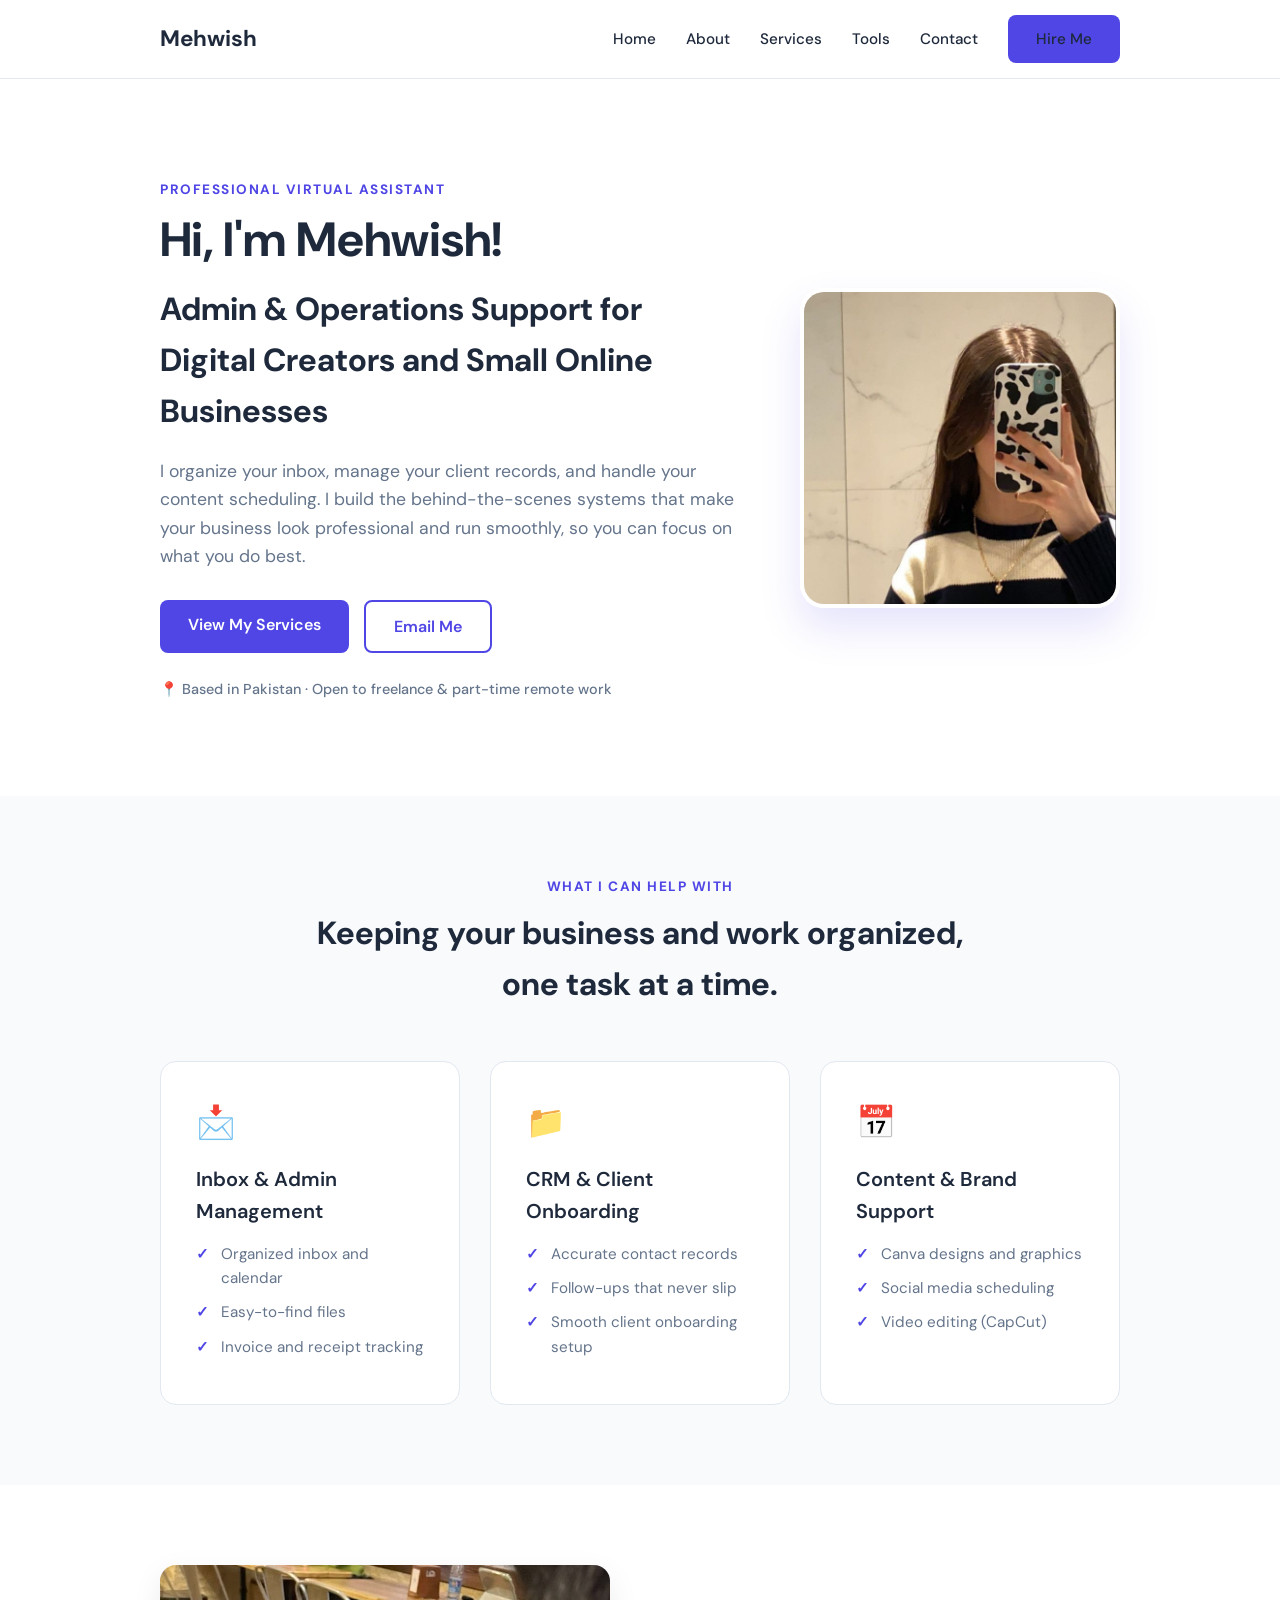
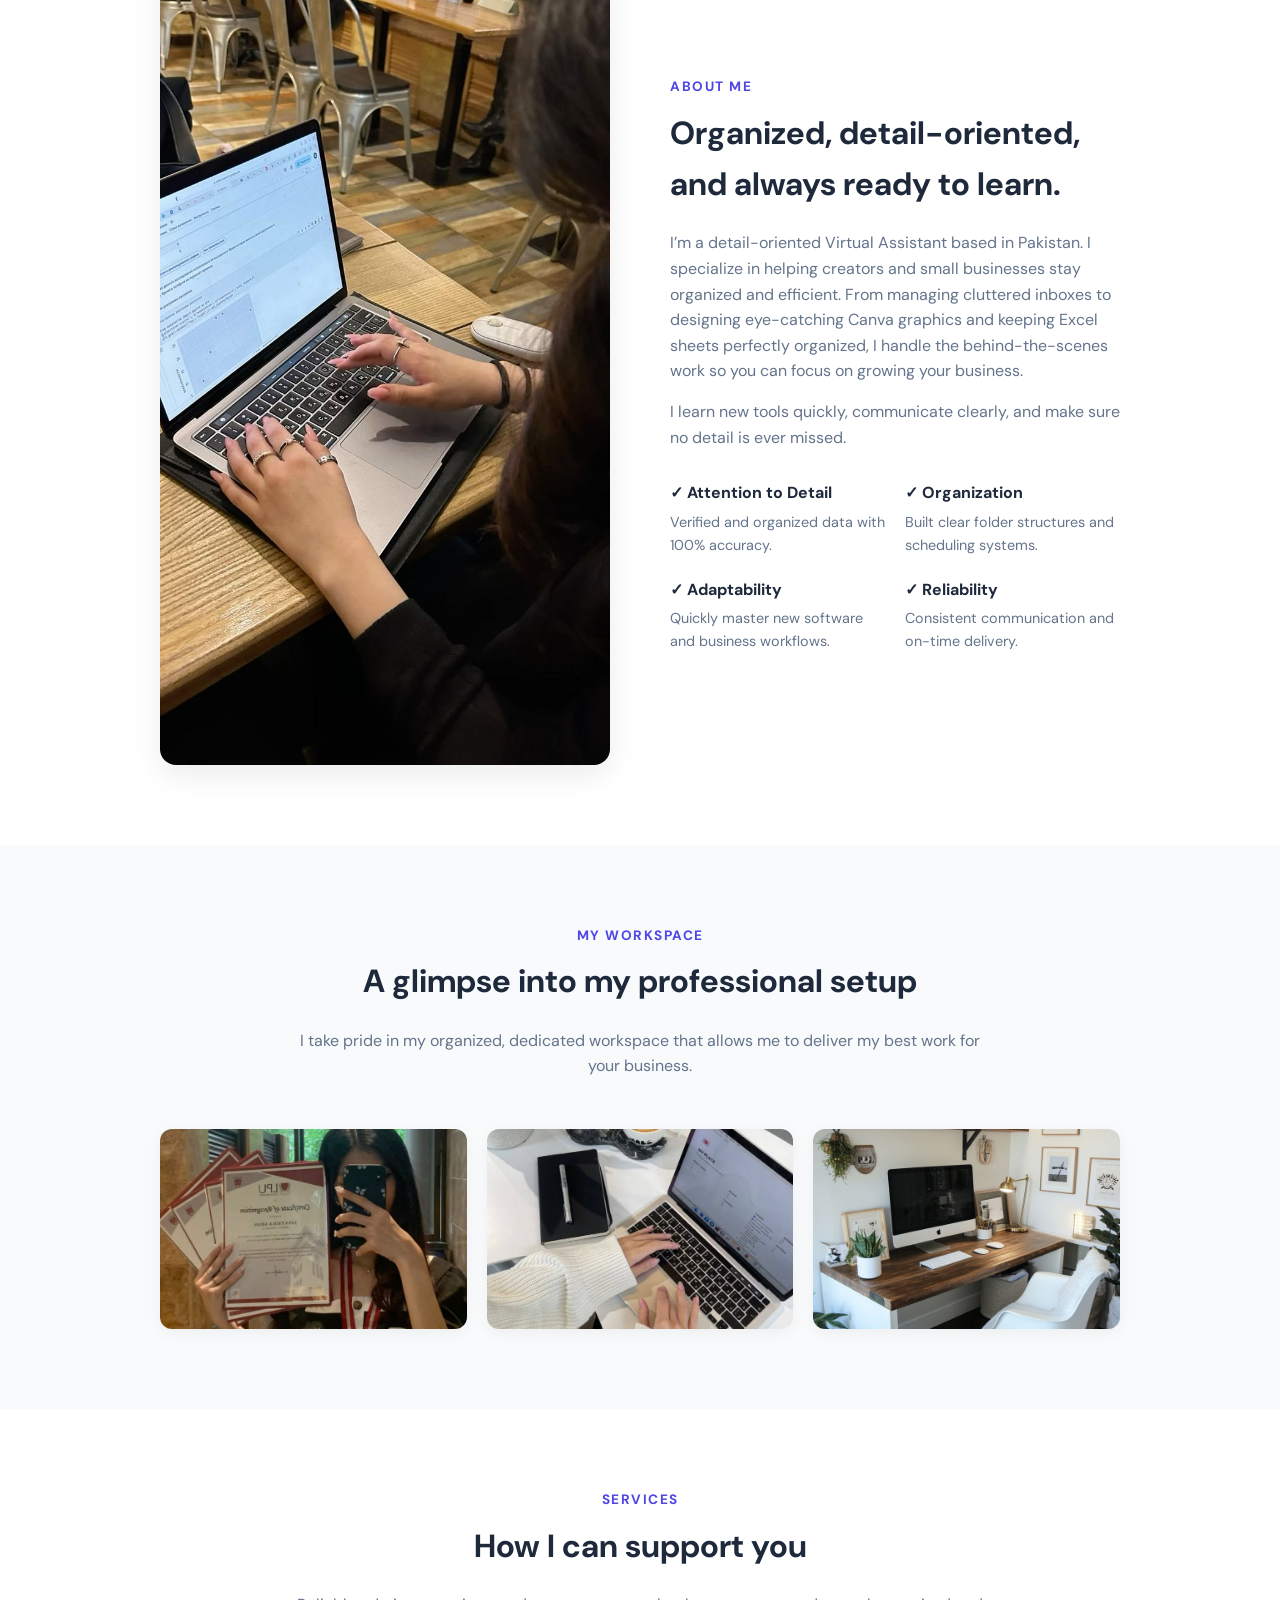
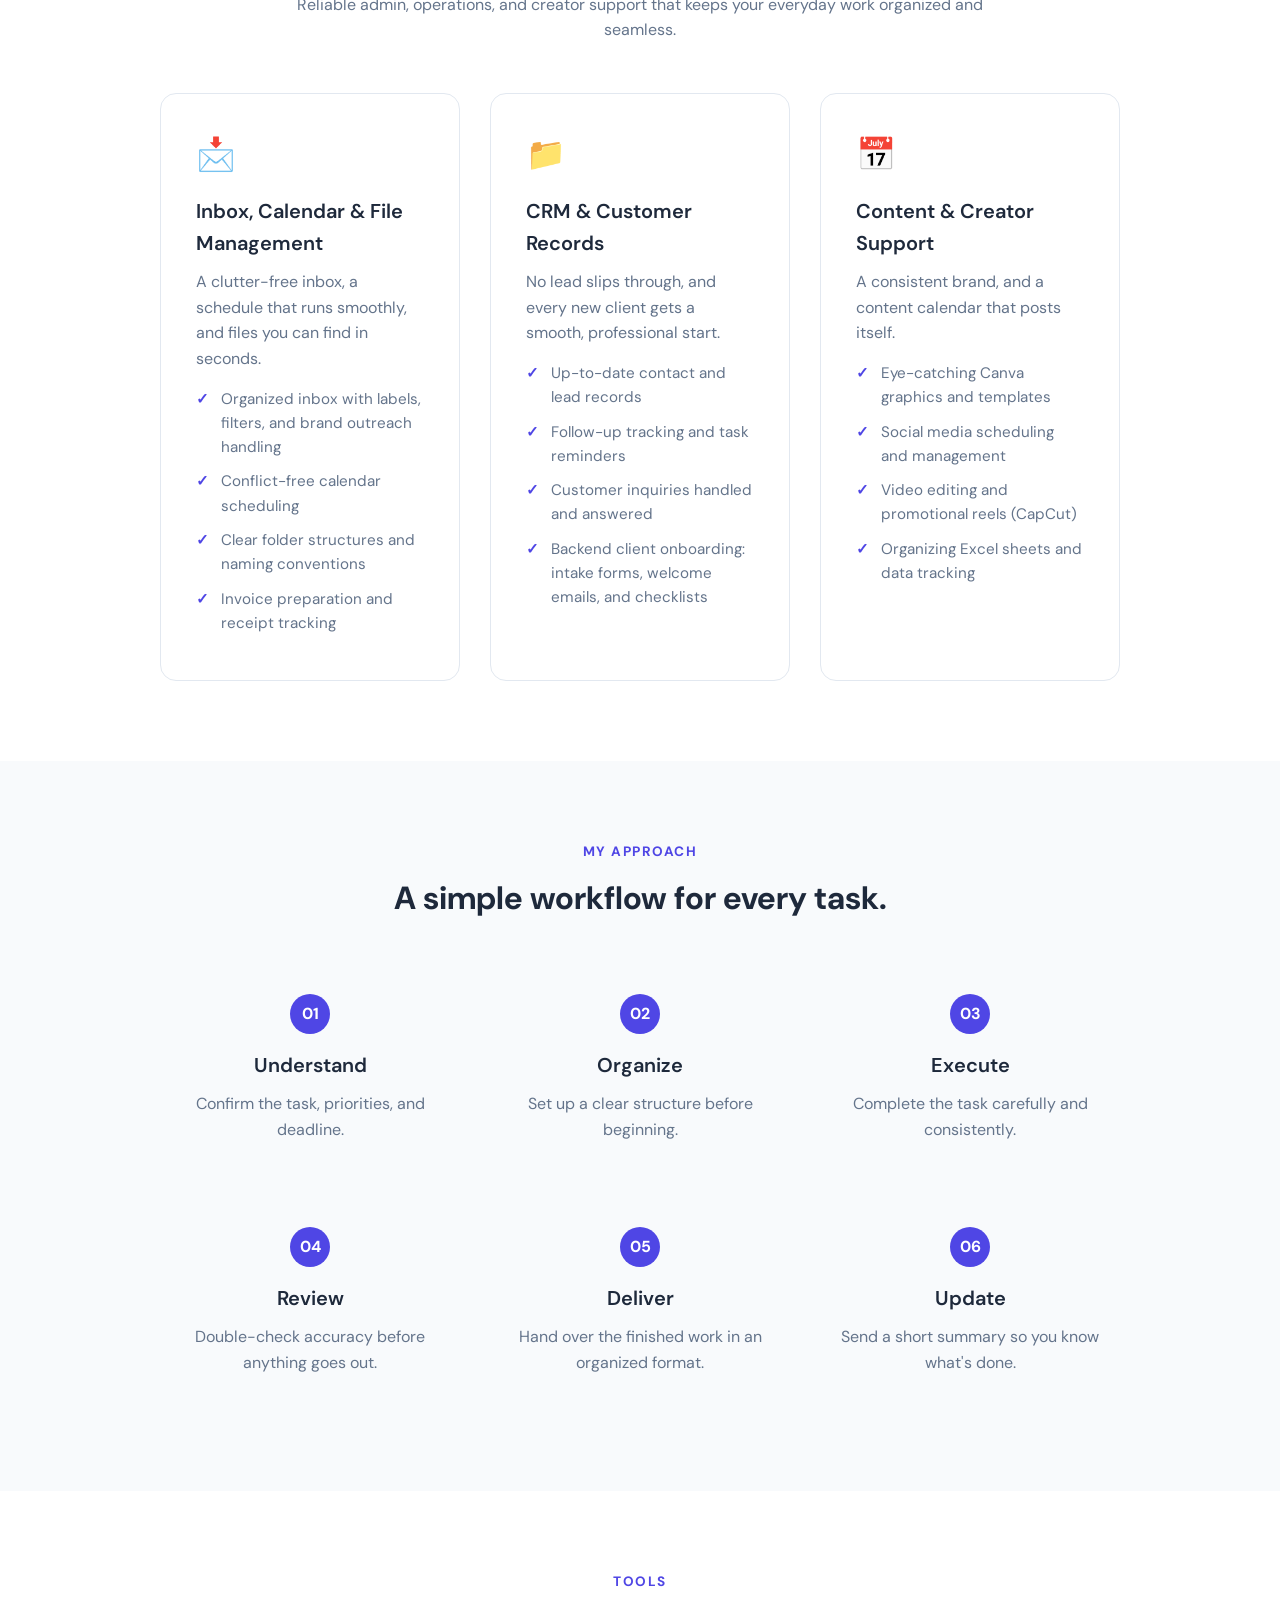
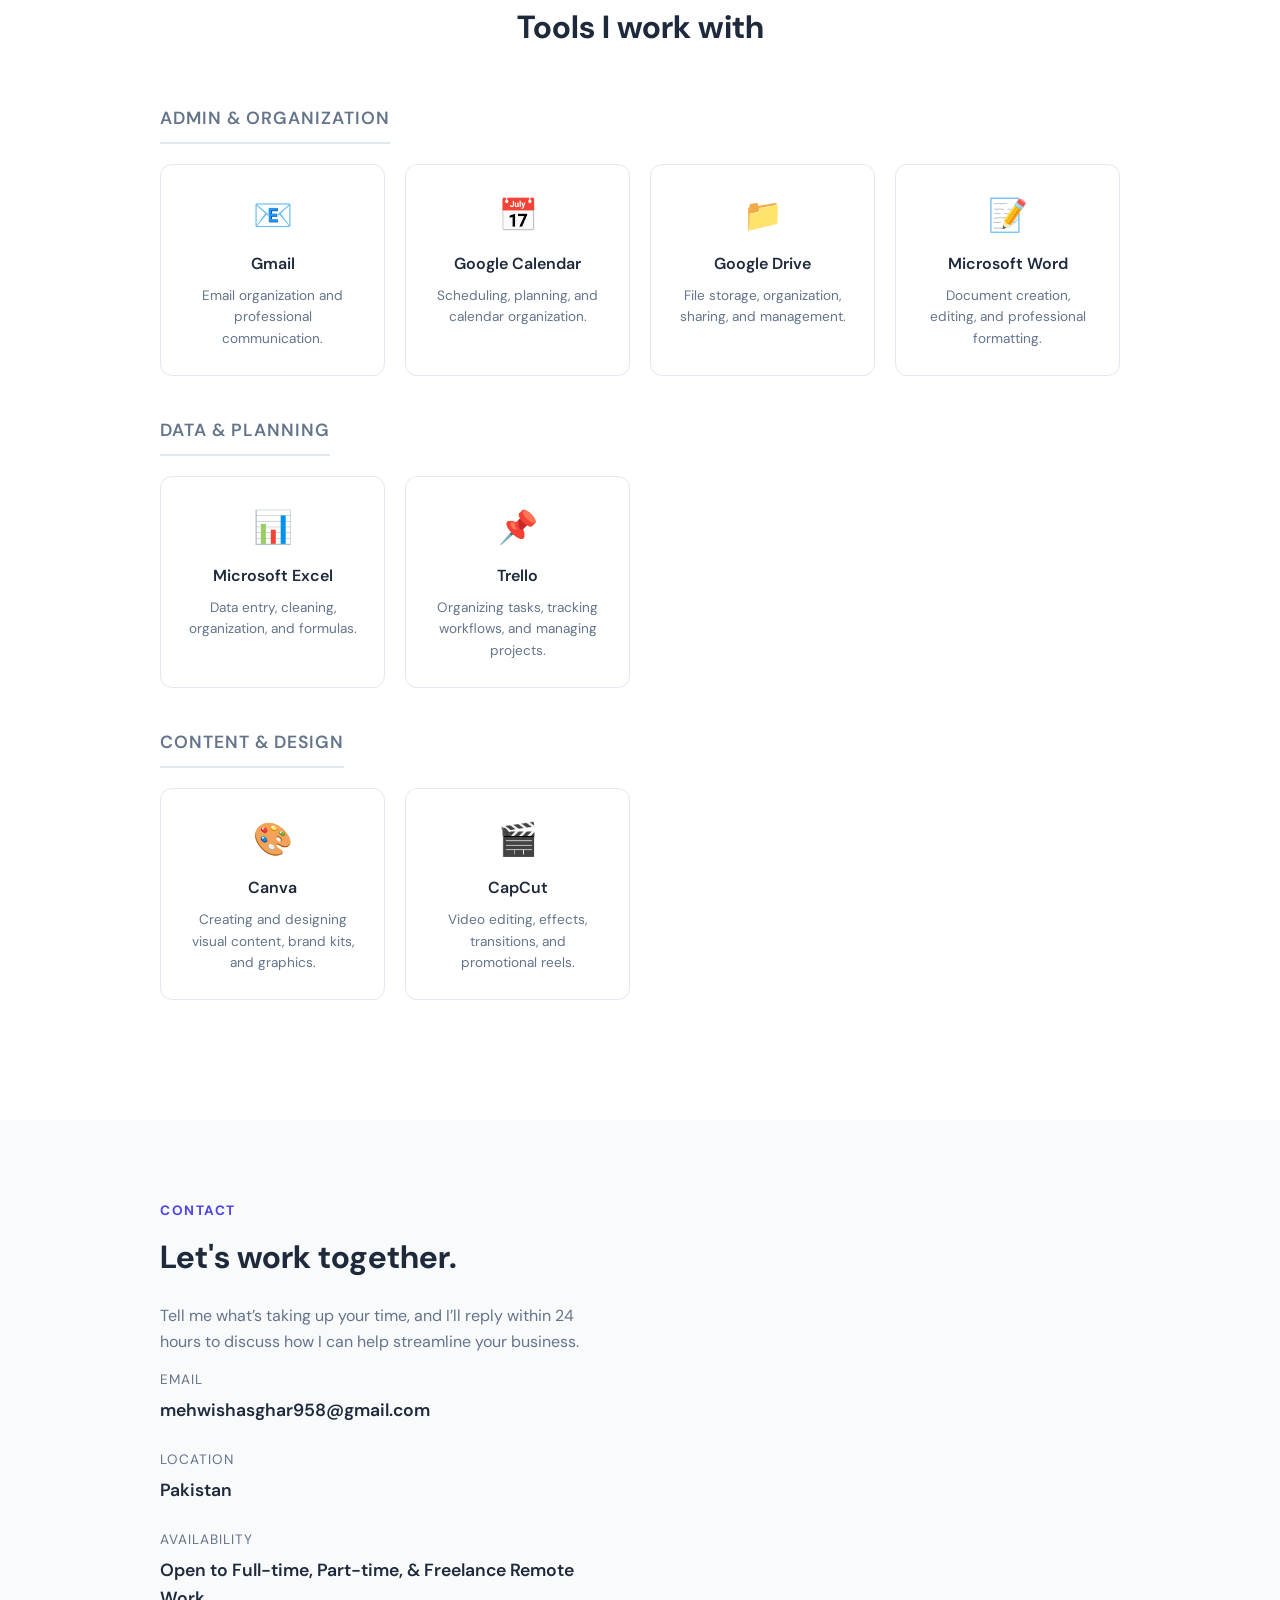
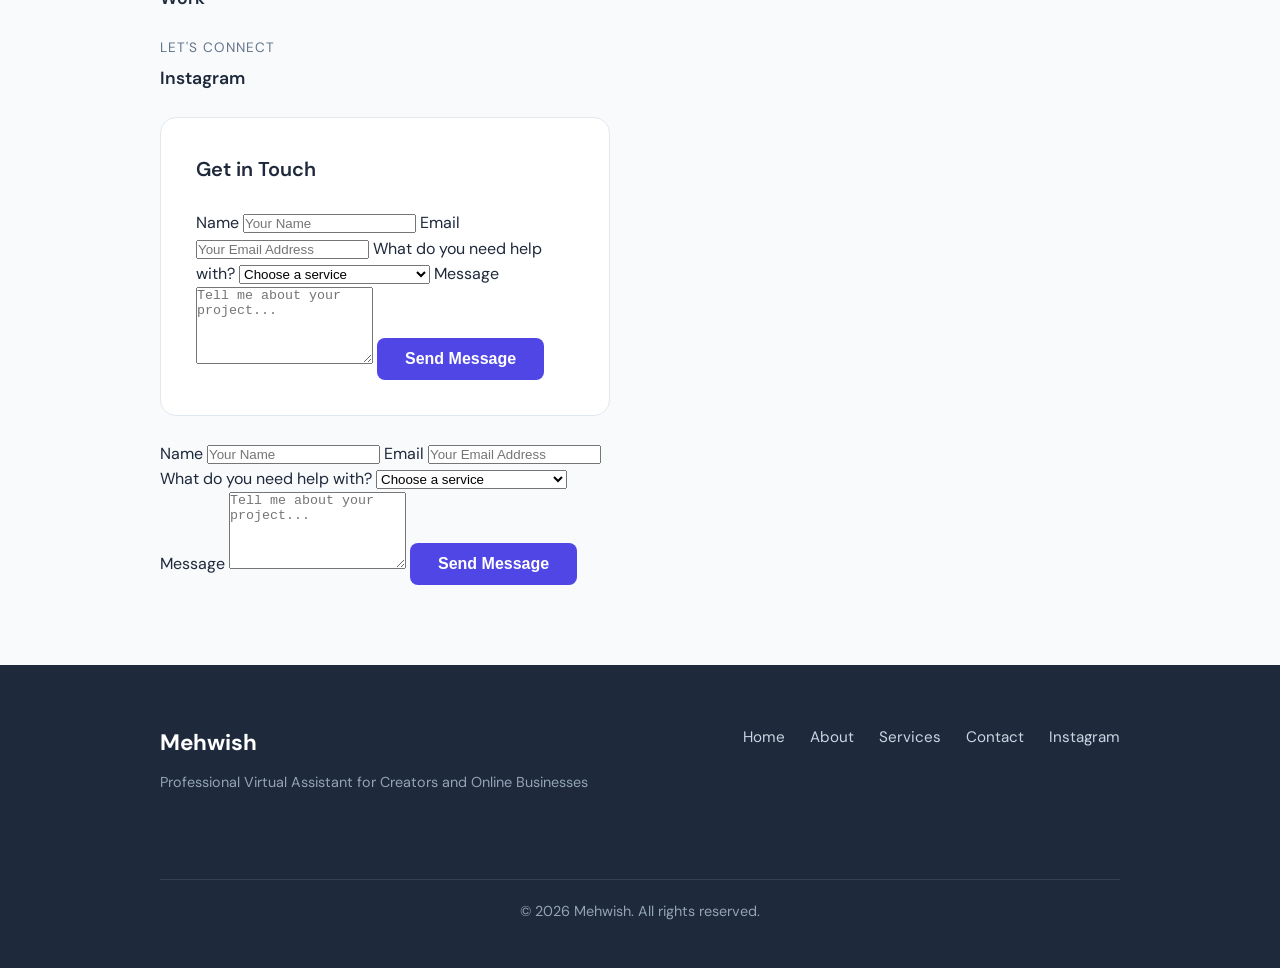
==== index.html @ 05216f61 "Update index.html" ====
<!DOCTYPE html>
<html lang="en">
<head>
    <meta charset="UTF-8">
    <meta name="viewport" content="width=device-width, initial-scale=1.0">
    <title>Mehwish | Professional Virtual Assistant</title>
    <meta name="description" content="Professional Virtual Assistant specializing in inbox management, Canva design, Excel organization, and social media scheduling.">
    
    <!-- Google Fonts -->
    <link rel="preconnect" href="https://fonts.googleapis.com">
    <link rel="preconnect" href="https://fonts.gstatic.com" crossorigin>
    <link href="https://fonts.googleapis.com/css2?family=DM+Sans:wght@400;500;600;700&display=swap" rel="stylesheet">

    <style>
        /* --- RESET & BASE STYLES --- */
        :root {
            --primary: #4f46e5;
            --primary-hover: #4338ca;
            --text-dark: #1e293b;
            --text-light: #64748b;
            --bg-light: #f8fafc;
            --white: #ffffff;
            --border: #e2e8f0;
        }
        * { margin: 0; padding: 0; box-sizing: border-box; }
        body { font-family: 'DM Sans', sans-serif; line-height: 1.6; color: var(--text-dark); background: var(--white); }
        a { text-decoration: none; color: inherit; transition: 0.3s; }
        ul { list-style: none; }
        .container { max-width: 1000px; margin: 0 auto; padding: 0 20px; }
        .section { padding: 80px 0; }
        .section-light { background-color: var(--bg-light); }
        .text-center { text-align: center; }
        
        /* --- TYPOGRAPHY --- */
        .eyebrow { text-transform: uppercase; letter-spacing: 1.5px; font-size: 0.85rem; font-weight: 700; color: var(--primary); margin-bottom: 10px; }
        h1 { font-size: 3rem; font-weight: 700; line-height: 1.2; margin-bottom: 15px; }
        h2 { font-size: 2rem; font-weight: 700; margin-bottom: 20px; }
        h3 { font-size: 1.25rem; font-weight: 600; margin-bottom: 10px; }
        p { color: var(--text-light); margin-bottom: 15px; }

        /* --- BUTTONS --- */
        .button { display: inline-block; padding: 12px 28px; border-radius: 8px; font-weight: 600; font-size: 1rem; cursor: pointer; border: none; }
        .button-primary { background: var(--primary); color: var(--white); }
        .button-primary:hover { background: var(--primary-hover); }
        .button-secondary { background: transparent; color: var(--primary); border: 2px solid var(--primary); }
        .button-secondary:hover { background: var(--bg-light); }

        /* --- NAVIGATION --- */
        .navbar { position: sticky; top: 0; background: rgba(255, 255, 255, 0.95); backdrop-filter: blur(10px); border-bottom: 1px solid var(--border); z-index: 1000; padding: 15px 0; }
        .nav-container { display: flex; justify-content: space-between; align-items: center; }
        .logo { font-size: 1.4rem; font-weight: 700; color: var(--text-dark); }
        .nav-links { display: flex; gap: 30px; align-items: center; }
        .nav-links a { font-weight: 500; font-size: 0.95rem; color: var(--text-dark); }
        .nav-links a:hover { color: var(--primary); }
        .menu-button { display: none; background: none; border: none; font-size: 1.5rem; cursor: pointer; }

        /* --- HERO --- */
        .hero { padding: 100px 0 80px; }
        .hero-container { display: flex; align-items: center; gap: 60px; }
        .hero-content { flex: 1; }
        .hero-description { font-size: 1.1rem; margin-bottom: 30px; }
        .hero-buttons { display: flex; gap: 15px; margin-bottom: 25px; }
        .availability { font-size: 0.9rem; color: var(--text-light); font-weight: 500; }
        
        /* NEW: Profile Image Styling */
        .hero-avatar { 
            flex: 0 0 320px; 
            height: 320px; 
            border-radius: 24px; 
            overflow: hidden; 
            border: 4px solid var(--white); 
            box-shadow: 0 20px 40px rgba(79, 70, 229, 0.15); 
        }
        .hero-avatar img { width: 100%; height: 100%; object-fit: cover; }

        /* --- CARDS & GRIDS --- */
        .section-heading { text-align: center; max-width: 700px; margin: 0 auto 50px; }
        .capability-grid, .service-grid { display: grid; grid-template-columns: repeat(auto-fit, minmax(280px, 1fr)); gap: 30px; }
        .card { background: var(--white); padding: 35px; border-radius: 16px; border: 1px solid var(--border); transition: 0.3s; }
        .card:hover { transform: translateY(-5px); box-shadow: 0 15px 30px rgba(0,0,0,0.05); border-color: var(--primary); }
        .card-icon { font-size: 2rem; margin-bottom: 15px; }
        .card ul { margin-top: 15px; }
        .card li { margin-bottom: 10px; color: var(--text-light); font-size: 0.95rem; padding-left: 25px; position: relative; }
        .card li::before { content: "✓"; color: var(--primary); position: absolute; left: 0; font-weight: 700; }

        /* --- ABOUT --- */
        .about-container { display: flex; gap: 60px; align-items: center; }
        .about-image { 
            flex: 1; 
            border-radius: 16px; 
            overflow: hidden; 
            box-shadow: 0 10px 30px rgba(0,0,0,0.08); 
        }
        .about-image img { width: 100%; height: 100%; object-fit: cover; display: block; }
        .about-content { flex: 1; }
        .strengths { display: grid; grid-template-columns: 1fr 1fr; gap: 20px; margin-top: 30px; }
        .strength strong { display: block; color: var(--text-dark); margin-bottom: 5px; }
        .strength p { font-size: 0.9rem; margin: 0; }

        /* --- WORKSPACE GALLERY (NEW) --- */
        .gallery-grid { display: grid; grid-template-columns: repeat(3, 1fr); gap: 20px; margin-top: 30px; }
        .gallery-item { border-radius: 12px; overflow: hidden; box-shadow: 0 4px 15px rgba(0,0,0,0.05); }
        .gallery-item img { width: 100%; height: 200px; object-fit: cover; display: block; transition: 0.3s; }
        .gallery-item img:hover { transform: scale(1.03); }

        /* --- WORKFLOW --- */
        .workflow-grid { display: grid; grid-template-columns: repeat(auto-fit, minmax(250px, 1fr)); gap: 30px; margin-top: 40px; }
        .workflow-step { text-align: center; padding: 20px; }
        .workflow-step span { display: inline-block; width: 40px; height: 40px; background: var(--primary); color: white; border-radius: 50%; line-height: 40px; font-weight: 700; margin-bottom: 15px; }

        /* --- TOOLS --- */
        .tool-category { margin-bottom: 40px; }
        .tool-category-title { font-size: 1.1rem; color: var(--text-light); text-transform: uppercase; letter-spacing: 1px; margin-bottom: 20px; border-bottom: 2px solid var(--border); padding-bottom: 10px; display: inline-block; }
        .tools-grid { display: grid; grid-template-columns: repeat(auto-fill, minmax(200px, 1fr)); gap: 20px; }
        .tool-card { background: var(--white); padding: 25px; border-radius: 12px; border: 1px solid var(--border); text-align: center; transition: 0.3s; }
        .tool-card:hover { border-color: var(--primary); }
        .tool-card .tool-icon { font-size: 2rem; margin-bottom: 10px; }
        .tool-card h3 { font-size: 1rem; margin-bottom: 8px; }
        .tool-card p { font-size: 0.85rem; margin: 0; }

        /* --- CONTACT --- */
        .contact-container { display: grid; grid-template-columns: 1fr 1fr; gap: 60px; }
        .contact-details div { margin-bottom: 25px; }
        .contact-details span { display: block; font-size: 0.85rem; text-transform: uppercase; letter-spacing: 1px; color: var(--text-light); margin-bottom: 5px; }
        .contact-details a, .contact-details p { font-size: 1.1rem; font-weight: 600; color: var(--text-dark); margin: 0; }
        .contact-details a:hover { color: var(--primary); }

        /* --- FOOTER --- */
        .footer { background: var(--text-dark); color: var(--white); padding: 60px 0 30px; }
        .footer-container { display: flex; justify-content: space-between; align-items: flex-start; flex-wrap: wrap; gap: 30px; }
        .footer .logo { color: var(--white); margin-bottom: 10px; display: block; }
        .footer p { color: #94a3b8; font-size: 0.9rem; }
        .footer-links { display: flex; gap: 25px; }
        .footer-links a { color: #cbd5e1; font-size: 0.95rem; }
        .footer-links a:hover { color: var(--white); }
        .copyright { width: 100%; text-align: center; margin-top: 40px; padding-top: 20px; border-top: 1px solid #334155; color: #64748b; font-size: 0.85rem; }

        /* --- MOBILE RESPONSIVE --- */
        @media (max-width: 768px) {
            h1 { font-size: 2.2rem; }
            h2 { font-size: 1.6rem; }
            .hero-container, .about-container, .contact-container { flex-direction: column; text-align: center; }
            .hero-buttons { justify-content: center; }
            .hero-avatar { margin: 0 auto; width: 250px; height: 250px; }
            .strengths { grid-template-columns: 1fr; text-align: left; }
            .gallery-grid { grid-template-columns: 1fr; }
            .nav-links { display: none; position: absolute; top: 100%; left: 0; right: 0; background: var(--white); flex-direction: column; padding: 20px; border-bottom: 1px solid var(--border); gap: 15px; }
            .nav-links.open { display: flex; }
            .menu-button { display: block; }
            .footer-container { flex-direction: column; text-align: center; align-items: center; }
            .footer-links { flex-wrap: wrap; justify-content: center; }
        }
    </style>
</head>
<body>

    <!-- NAVIGATION -->
    <header class="navbar">
        <div class="container nav-container">
            <a href="#home" class="logo">Mehwish</a>
            <nav class="nav-links" id="main-nav">
                <a href="#home">Home</a>
                <a href="#about">About</a>
                <a href="#services">Services</a>
                <a href="#tools">Tools</a>
                <a href="#contact">Contact</a>
                <a href="mailto:mehwishasghar958@gmail.com" class="button button-primary">Hire Me</a>
            </nav>
            <button class="menu-button" onclick="document.getElementById('main-nav').classList.toggle('open')">☰</button>
        </div>
    </header>

    <main>
        <!-- HERO SECTION -->
        <section id="home" class="hero">
            <div class="container hero-container">
                <div class="hero-content">
                    <p class="eyebrow">PROFESSIONAL VIRTUAL ASSISTANT</p>
                    <h1>Hi, I'm Mehwish!</h1>
                    <h2>Admin & Operations Support for Digital Creators and Small Online Businesses</h2>
                    <p class="hero-description">
                        I organize your inbox, manage your client records, and handle your content scheduling. I build the behind-the-scenes systems that make your business look professional and run smoothly, so you can focus on what you do best.
                    </p>
                    <div class="hero-buttons">
                        <a href="#services" class="button button-primary">View My Services</a>
                        <a href="mailto:mehwishasghar958@gmail.com" class="button button-secondary">Email Me</a>
                    </div>
                    <p class="availability">📍 Based in Pakistan · Open to freelance & part-time remote work</p>
                </div>
                <!-- PICTURE 1 GOES HERE -->
                <div class="hero-avatar">
                   <img src="profile.jpg.jpg" alt="Mehwish - Professional Virtual Assistant">
                </div>
            </div>
        </section>

        <!-- CAPABILITIES SECTION -->
        <section class="section section-light">
            <div class="container">
                <div class="section-heading">
                    <p class="eyebrow">WHAT I CAN HELP WITH</p>
                    <h2>Keeping your business and work organized, one task at a time.</h2>
                </div>
                <div class="capability-grid">
                    <article class="card">
                        <div class="card-icon">📩</div>
                        <h3>Inbox & Admin Management</h3>
                        <ul>
                            <li>Organized inbox and calendar</li>
                            <li>Easy-to-find files</li>
                            <li>Invoice and receipt tracking</li>
                        </ul>
                    </article>
                    <article class="card">
                        <div class="card-icon">📁</div>
                        <h3>CRM & Client Onboarding</h3>
                        <ul>
                            <li>Accurate contact records</li>
                            <li>Follow-ups that never slip</li>
                            <li>Smooth client onboarding setup</li>
                        </ul>
                    </article>
                    <article class="card">
                        <div class="card-icon">📅</div>
                        <h3>Content & Brand Support</h3>
                        <ul>
                            <li>Canva designs and graphics</li>
                            <li>Social media scheduling</li>
                            <li>Video editing (CapCut)</li>
                        </ul>
                    </article>
                </div>
            </div>
        </section>

        <!-- ABOUT SECTION -->
        <section id="about" class="section">
            <div class="container about-container">
                <!-- PICTURE 2 GOES HERE -->
                 <div class="about-image">
<img src="about.jpg" alt="Mehwish working">  
                 </div> 
                <div class="about-content">
                    <p class="eyebrow">ABOUT ME</p>
                    <h2>Organized, detail-oriented, and always ready to learn.</h2>
                    <p>I’m a detail-oriented Virtual Assistant based in Pakistan. I specialize in helping creators and small businesses stay organized and efficient. From managing cluttered inboxes to designing eye-catching Canva graphics and keeping Excel sheets perfectly organized, I handle the behind-the-scenes work so you can focus on growing your business.</p>
                    <p>I learn new tools quickly, communicate clearly, and make sure no detail is ever missed.</p>
                    <div class="strengths">
                        <div class="strength"><strong>✓ Attention to Detail</strong><p>Verified and organized data with 100% accuracy.</p></div>
                        <div class="strength"><strong>✓ Organization</strong><p>Built clear folder structures and scheduling systems.</p></div>
                        <div class="strength"><strong>✓ Adaptability</strong><p>Quickly master new software and business workflows.</p></div>
                        <div class="strength"><strong>✓ Reliability</strong><p>Consistent communication and on-time delivery.</p></div>
                    </div>
                </div>
            </div>
        </section>

        <!-- WORKSPACE GALLERY SECTION (NEW) -->
        <section class="section section-light">
            <div class="container">
                <div class="section-heading">
                    <p class="eyebrow">MY WORKSPACE</p>
                    <h2>A glimpse into my professional setup</h2>
                    <p>I take pride in my organized, dedicated workspace that allows me to deliver my best work for your business.</p>
                </div>
                <!-- PICTURE 3 GOES HERE (You can actually put all 3 here if you want a gallery, or just the 3rd one) -->
                <div class="gallery-grid">
                    <div class="gallery-item">
                        <img src="profile.jpg" alt="Mehwish Profile">
                    </div>
                    <div class="gallery-item">
                        <img src="new.jpg" alt="Mehwish Working">
                    </div>
                    <div class="gallery-item">
                        <img src="workspace.jpg" alt="Mehwish Workspace">
                    </div>
                </div>
            </div>
        </section>

        <!-- SERVICES SECTION -->
        <section id="services" class="section">
            <div class="container">
                <div class="section-heading">
                    <p class="eyebrow">SERVICES</p>
                    <h2>How I can support you</h2>
                    <p>Reliable admin, operations, and creator support that keeps your everyday work organized and seamless.</p>
                </div>
                <div class="service-grid">
                    <article class="card">
                        <div class="card-icon">📩</div>
                        <h3>Inbox, Calendar & File Management</h3>
                        <p>A clutter-free inbox, a schedule that runs smoothly, and files you can find in seconds.</p>
                        <ul>
                            <li>Organized inbox with labels, filters, and brand outreach handling</li>
                            <li>Conflict-free calendar scheduling</li>
                            <li>Clear folder structures and naming conventions</li>
                            <li>Invoice preparation and receipt tracking</li>
                        </ul>
                    </article>
                    <article class="card">
                        <div class="card-icon">📁</div>
                        <h3>CRM & Customer Records</h3>
                        <p>No lead slips through, and every new client gets a smooth, professional start.</p>
                        <ul>
                            <li>Up-to-date contact and lead records</li>
                            <li>Follow-up tracking and task reminders</li>
                            <li>Customer inquiries handled and answered</li>
                            <li>Backend client onboarding: intake forms, welcome emails, and checklists</li>
                        </ul>
                    </article>
                    <article class="card">
                        <div class="card-icon">📅</div>
                        <h3>Content & Creator Support</h3>
                        <p>A consistent brand, and a content calendar that posts itself.</p>
                        <ul>
                            <li>Eye-catching Canva graphics and templates</li>
                            <li>Social media scheduling and management</li>
                            <li>Video editing and promotional reels (CapCut)</li>
                            <li>Organizing Excel sheets and data tracking</li>
                        </ul>
                    </article>
                </div>
            </div>
        </section>

        <!-- WORKFLOW SECTION -->
        <section class="section section-light">
            <div class="container">
                <div class="section-heading">
                    <p class="eyebrow">MY APPROACH</p>
                    <h2>A simple workflow for every task.</h2>
                </div>
                <div class="workflow-grid">
                    <div class="workflow-step"><span>01</span><h3>Understand</h3><p>Confirm the task, priorities, and deadline.</p></div>
                    <div class="workflow-step"><span>02</span><h3>Organize</h3><p>Set up a clear structure before beginning.</p></div>
                    <div class="workflow-step"><span>03</span><h3>Execute</h3><p>Complete the task carefully and consistently.</p></div>
                    <div class="workflow-step"><span>04</span><h3>Review</h3><p>Double-check accuracy before anything goes out.</p></div>
                    <div class="workflow-step"><span>05</span><h3>Deliver</h3><p>Hand over the finished work in an organized format.</p></div>
                    <div class="workflow-step"><span>06</span><h3>Update</h3><p>Send a short summary so you know what's done.</p></div>
                </div>
            </div>
        </section>

        <!-- TOOLS SECTION -->
        <section id="tools" class="section">
            <div class="container">
                <div class="section-heading">
                    <p class="eyebrow">TOOLS</p>
                    <h2>Tools I work with</h2>
                </div>
                <div class="tool-category">
                    <h3 class="tool-category-title">Admin & Organization</h3>
                    <div class="tools-grid">
                        <div class="tool-card"><div class="tool-icon">📧</div><h3>Gmail</h3><p>Email organization and professional communication.</p></div>
                        <div class="tool-card"><div class="tool-icon">📅</div><h3>Google Calendar</h3><p>Scheduling, planning, and calendar organization.</p></div>
                        <div class="tool-card"><div class="tool-icon">📁</div><h3>Google Drive</h3><p>File storage, organization, sharing, and management.</p></div>
                        <div class="tool-card"><div class="tool-icon">📝</div><h3>Microsoft Word</h3><p>Document creation, editing, and professional formatting.</p></div>
                    </div>
                </div>
                <div class="tool-category">
                    <h3 class="tool-category-title">Data & Planning</h3>
                    <div class="tools-grid">
                        <div class="tool-card"><div class="tool-icon">📊</div><h3>Microsoft Excel</h3><p>Data entry, cleaning, organization, and formulas.</p></div>
                        <div class="tool-card"><div class="tool-icon">📌</div><h3>Trello</h3><p>Organizing tasks, tracking workflows, and managing projects.</p></div>
                    </div>
                </div>
                <div class="tool-category">
                    <h3 class="tool-category-title">Content & Design</h3>
                    <div class="tools-grid">
                        <div class="tool-card"><div class="tool-icon">🎨</div><h3>Canva</h3><p>Creating and designing visual content, brand kits, and graphics.</p></div>
                        <div class="tool-card"><div class="tool-icon">🎬</div><h3>CapCut</h3><p>Video editing, effects, transitions, and promotional reels.</p></div>
                    </div>
                </div>
            </div>
        </section>

        <!-- CONTACT SECTION -->
        <section id="contact" class="section section-light">
            <div class="container contact-container">
                <div class="contact-content">
                    <p class="eyebrow">CONTACT</p>
                    <h2>Let's work together.</h2>
                    <p>Tell me what’s taking up your time, and I’ll reply within 24 hours to discuss how I can help streamline your business.</p>
                    <div class="contact-details">
                        <div>
                            <span>Email</span>
                            <a href="mailto:mehwishasghar958@gmail.com">mehwishasghar958@gmail.com</a>
                        </div>
                        <div>
                            <span>Location</span>
                            <p>Pakistan</p>
                        </div>
                        <div>
                            <span>Availability</span>
                            <p>Open to Full-time, Part-time, & Freelance Remote Work</p>
                        </div>
                        <div>
                            <span>Let's Connect</span>
                            <a href="https://www.instagram.com/12___________mimi46?dlrf=MTk2ejZlanU2ZXNyZQ==" target="_blank">Instagram</a>
                        </div>   

<div style="background: var(--white); padding: 35px; border-radius: 16px; border: 1px solid var(--border);">
    <h3 style="margin-bottom: 25px;">Get in Touch</h3>

    <form action="https://formsubmit.co/mehwishasghar958@gmail.com" method="POST">

        <label>Name</label>
        <input type="text" name="name" placeholder="Your Name" required>

        <label>Email</label>
        <input type="email" name="email" placeholder="Your Email Address" required>

        <label>What do you need help with?</label>
        <select name="service" required>
            <option value="">Choose a service</option>
            <option>Inbox & Admin Management</option>
            <option>CRM & Customer Records</option>
            <option>Content & Creator Support</option>
            <option>Excel & Data Management</option>
            <option>Other</option>
        </select>

        <label>Message</label>
        <textarea name="message" rows="5" placeholder="Tell me about your project..." required></textarea>

        <button type="submit" class="button button-primary">
            Send Message
        </button>

    </form>
</div>


        <label>Name</label>
        <input type="text" name="name" placeholder="Your Name" required>

        <label>Email</label>
        <input type="email" name="email" placeholder="Your Email Address" required>

        <label>What do you need help with?</label>
        <select name="service" required>
            <option value="">Choose a service</option>
            <option>Inbox & Admin Management</option>
            <option>CRM & Customer Records</option>
            <option>Content & Creator Support</option>
            <option>Excel & Data Management</option>
            <option>Other</option>
        </select>

        <label>Message</label>
        <textarea name="message" rows="5" placeholder="Tell me about your project..." required></textarea>

        <button type="submit" class="button button-primary">
            Send Message
        </button>

    </form>
</div>

            </div>
        </section>
    </main>

    <!-- FOOTER -->
    <footer class="footer">
        <div class="container footer-container">
            <div>
                <a href="#home" class="logo">Mehwish</a>
                <p>Professional Virtual Assistant for Creators and Online Businesses</p>
            </div>
            <div class="footer-links">
                <a href="#home">Home</a>
                <a href="#about">About</a>
                <a href="#services">Services</a>
                <a href="#contact">Contact</a>
                <a href="https://www.instagram.com/12___________mimi46?dlrf=MTk2ejZlanU2ZXNyZQ==" target="_blank">Instagram</a>
            </div>
            <p class="copyright">© 2026 Mehwish. All rights reserved.</p>
        </div>
    </footer>

</body>
</html>
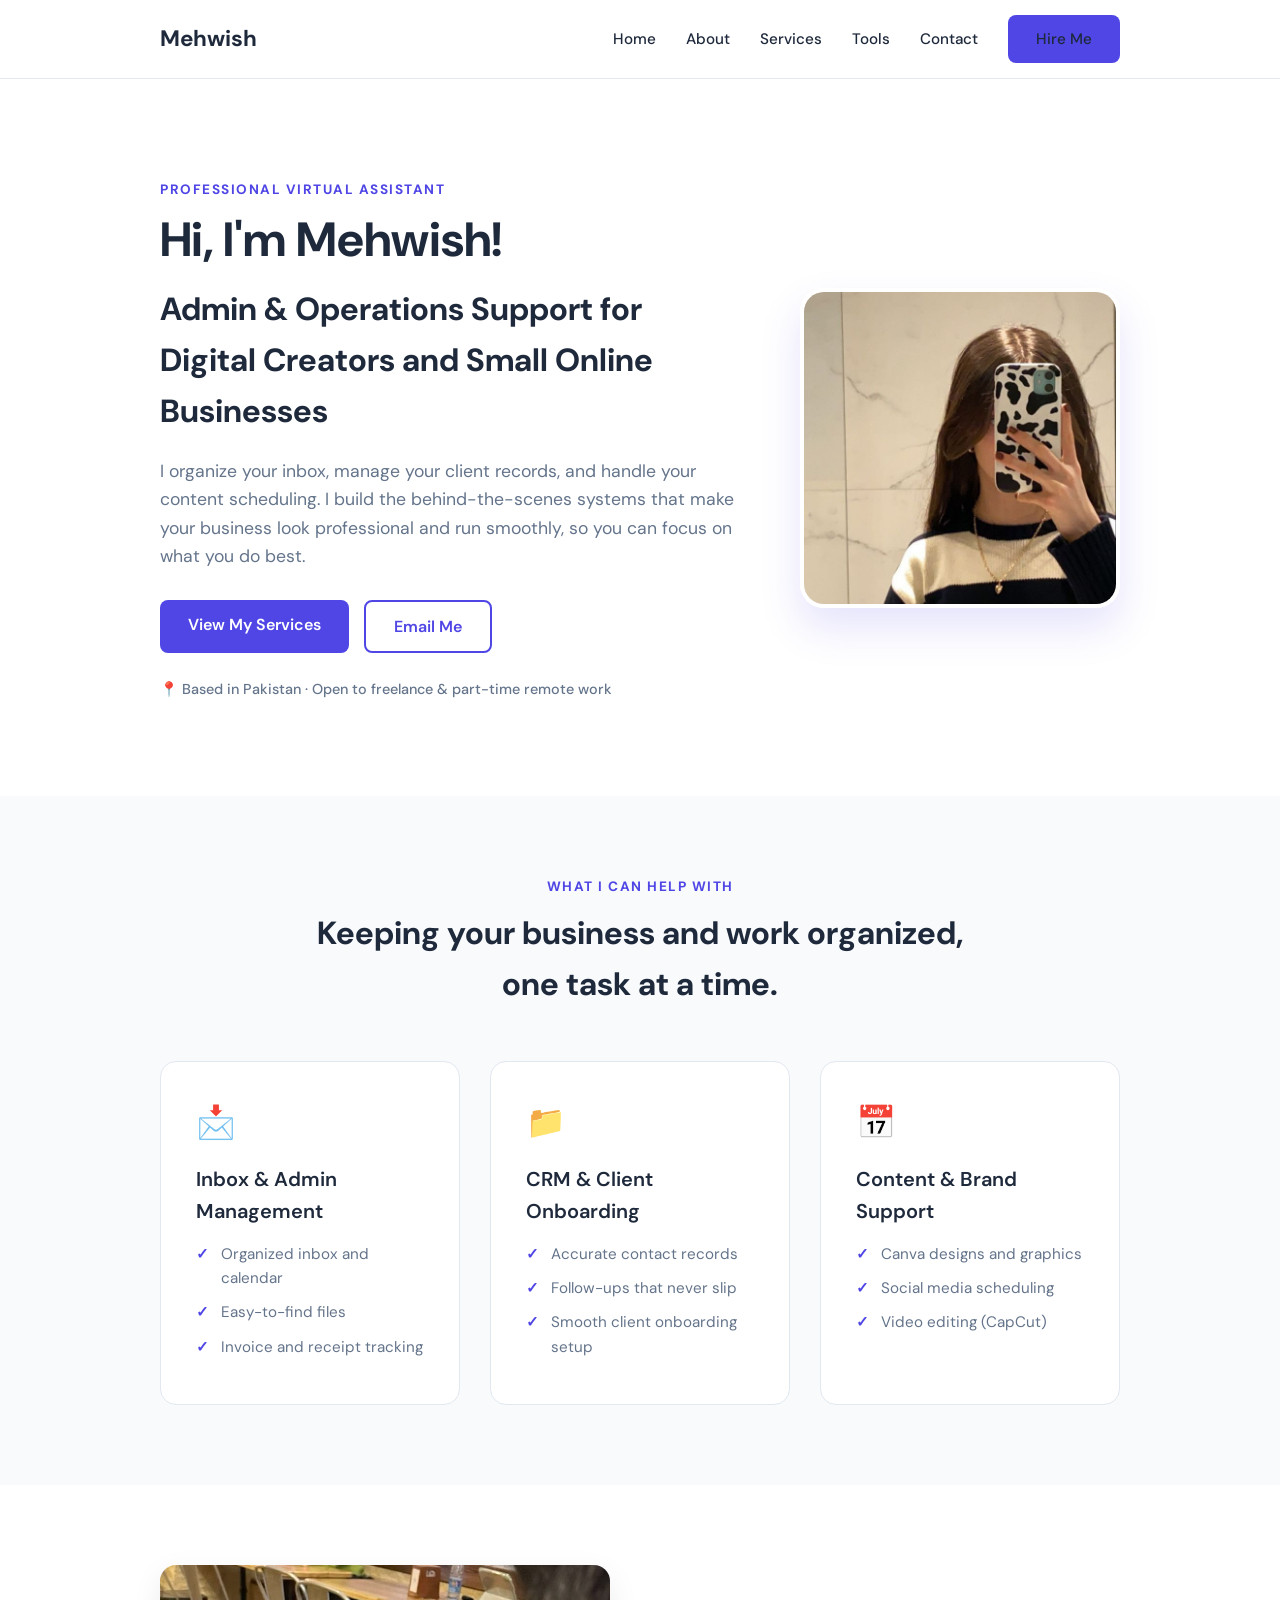
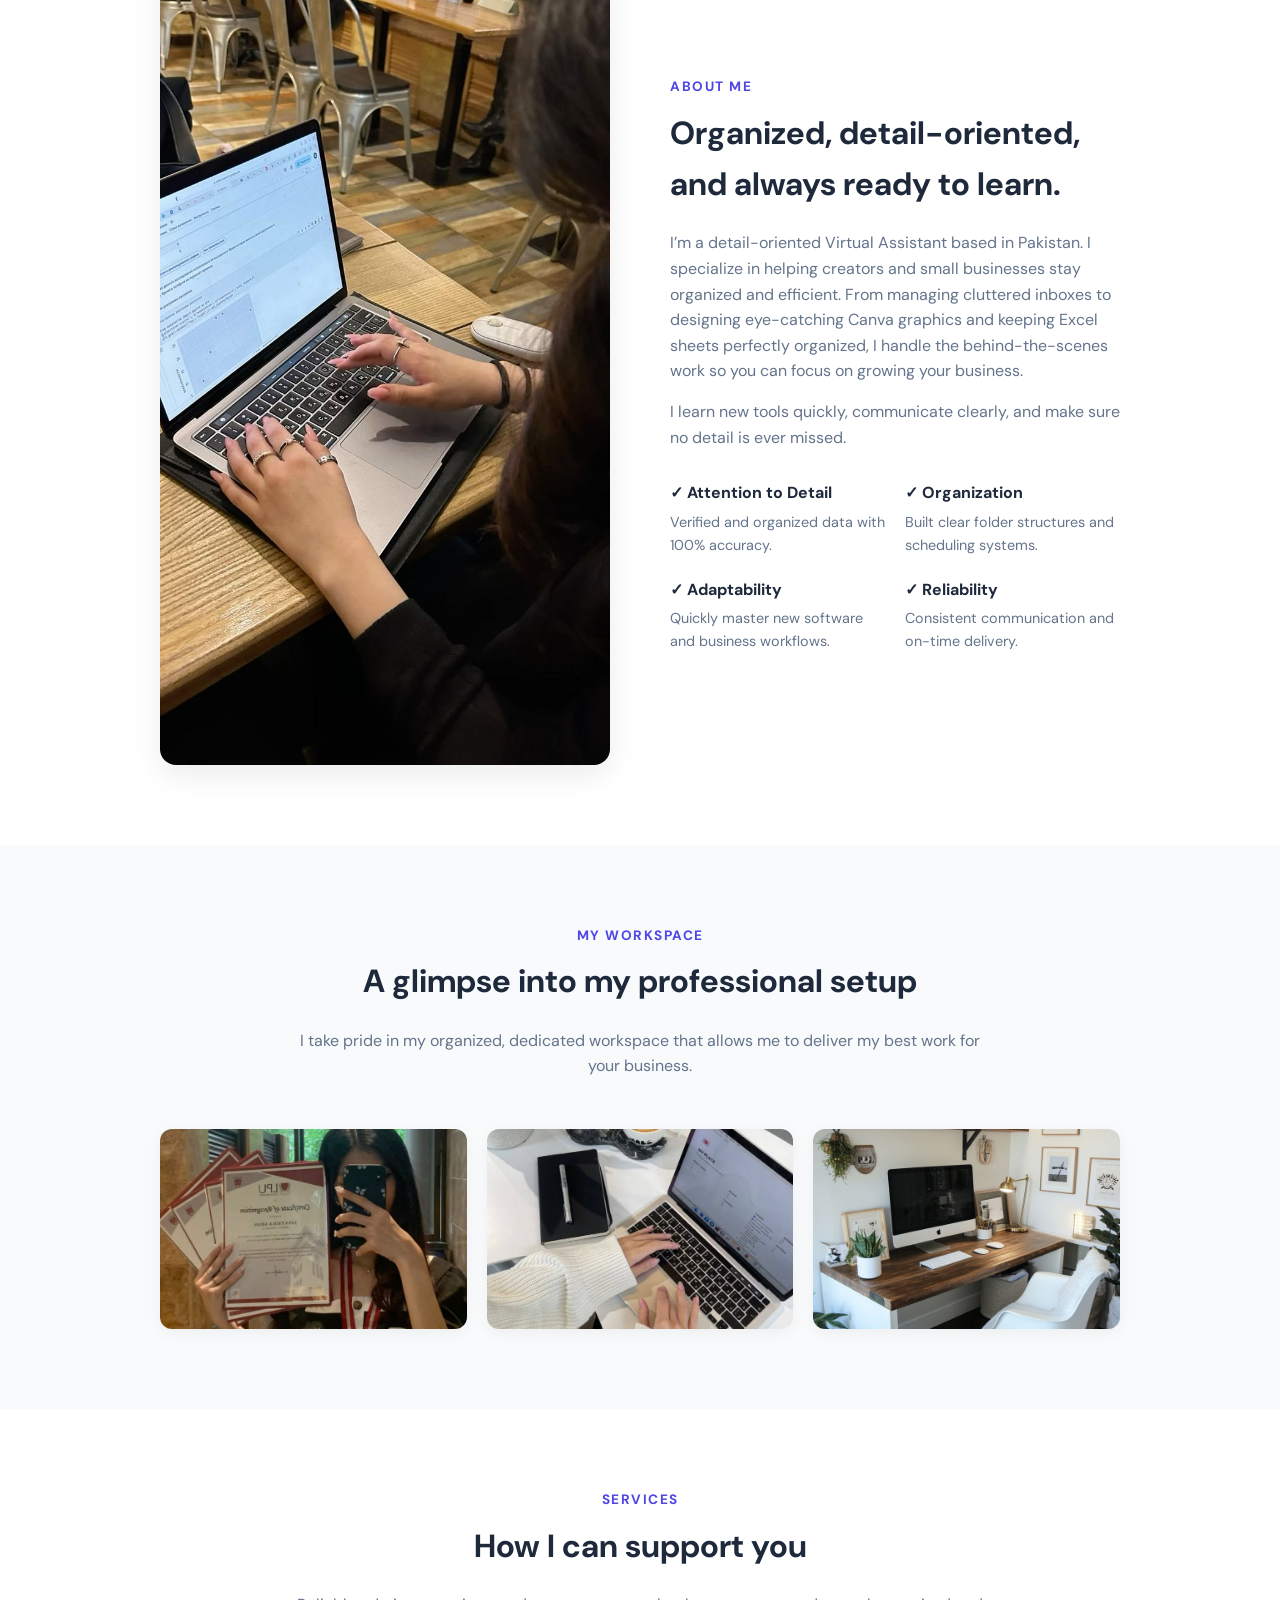
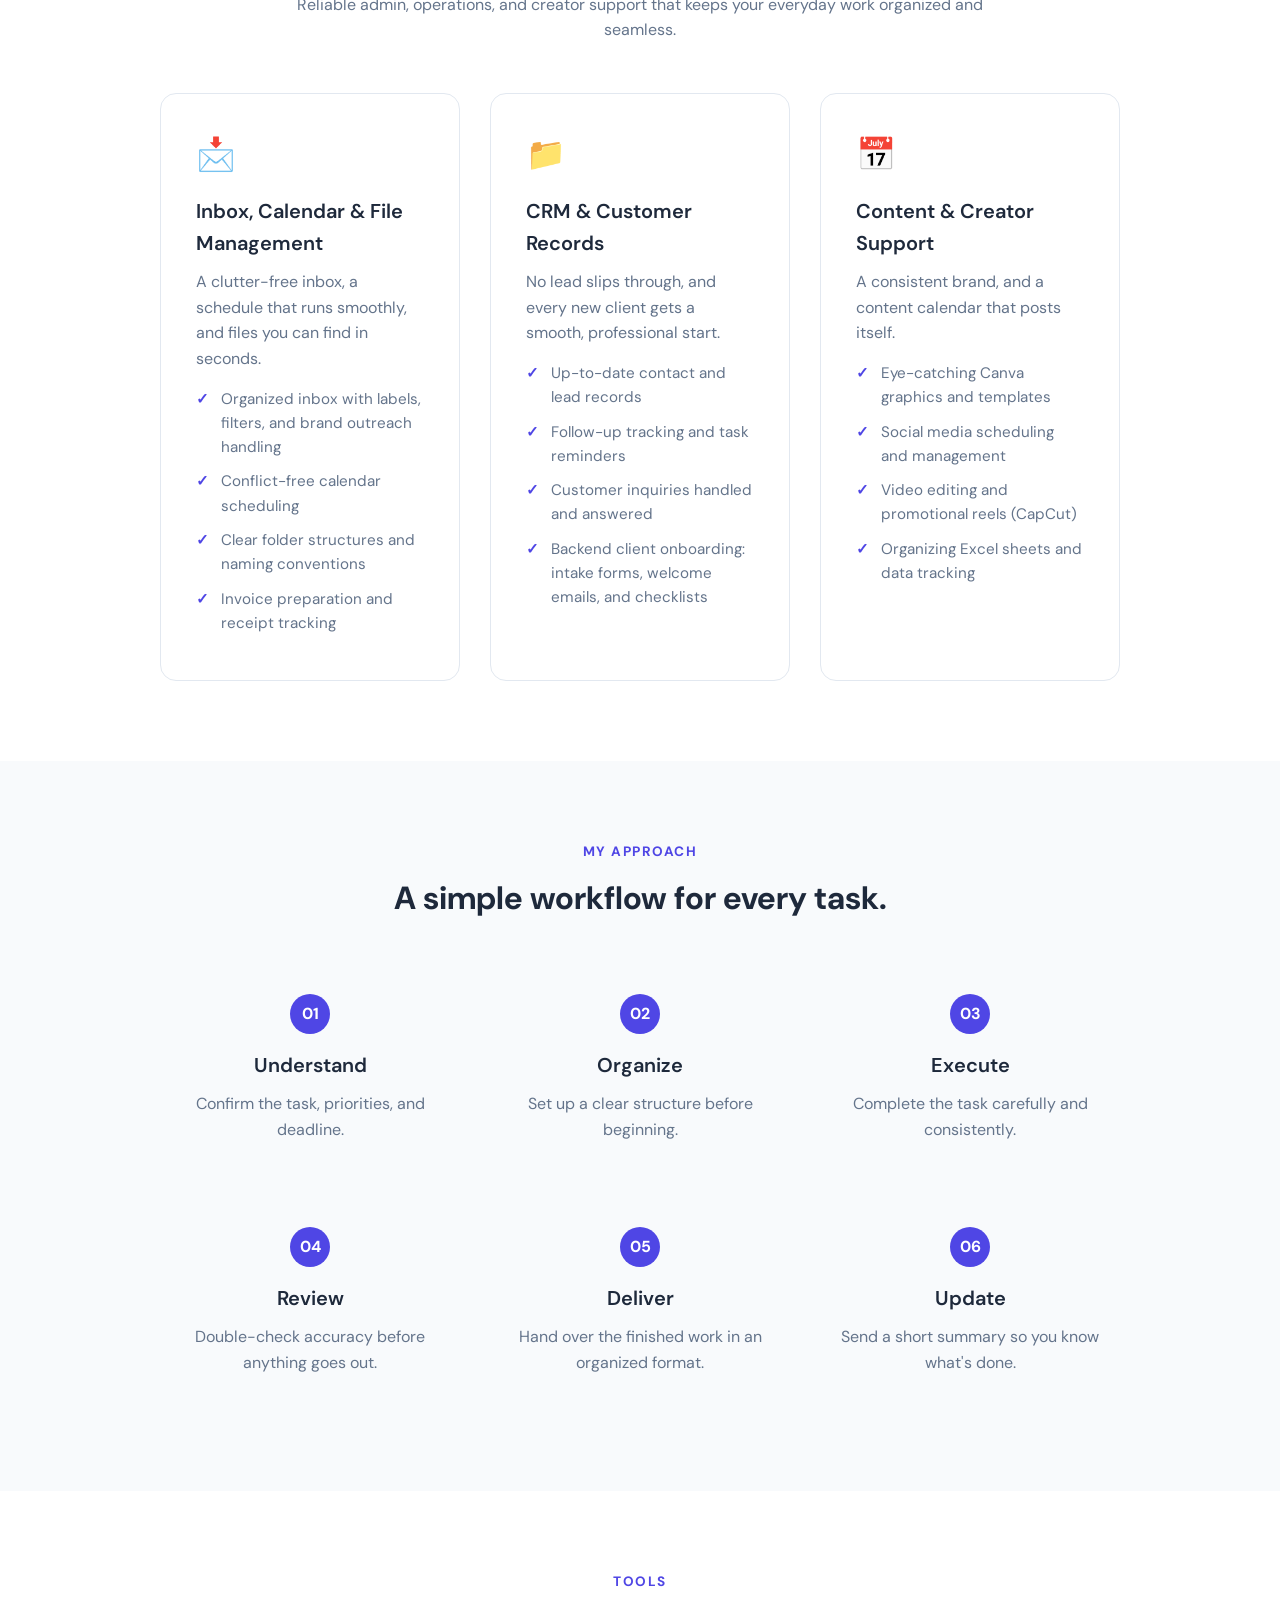
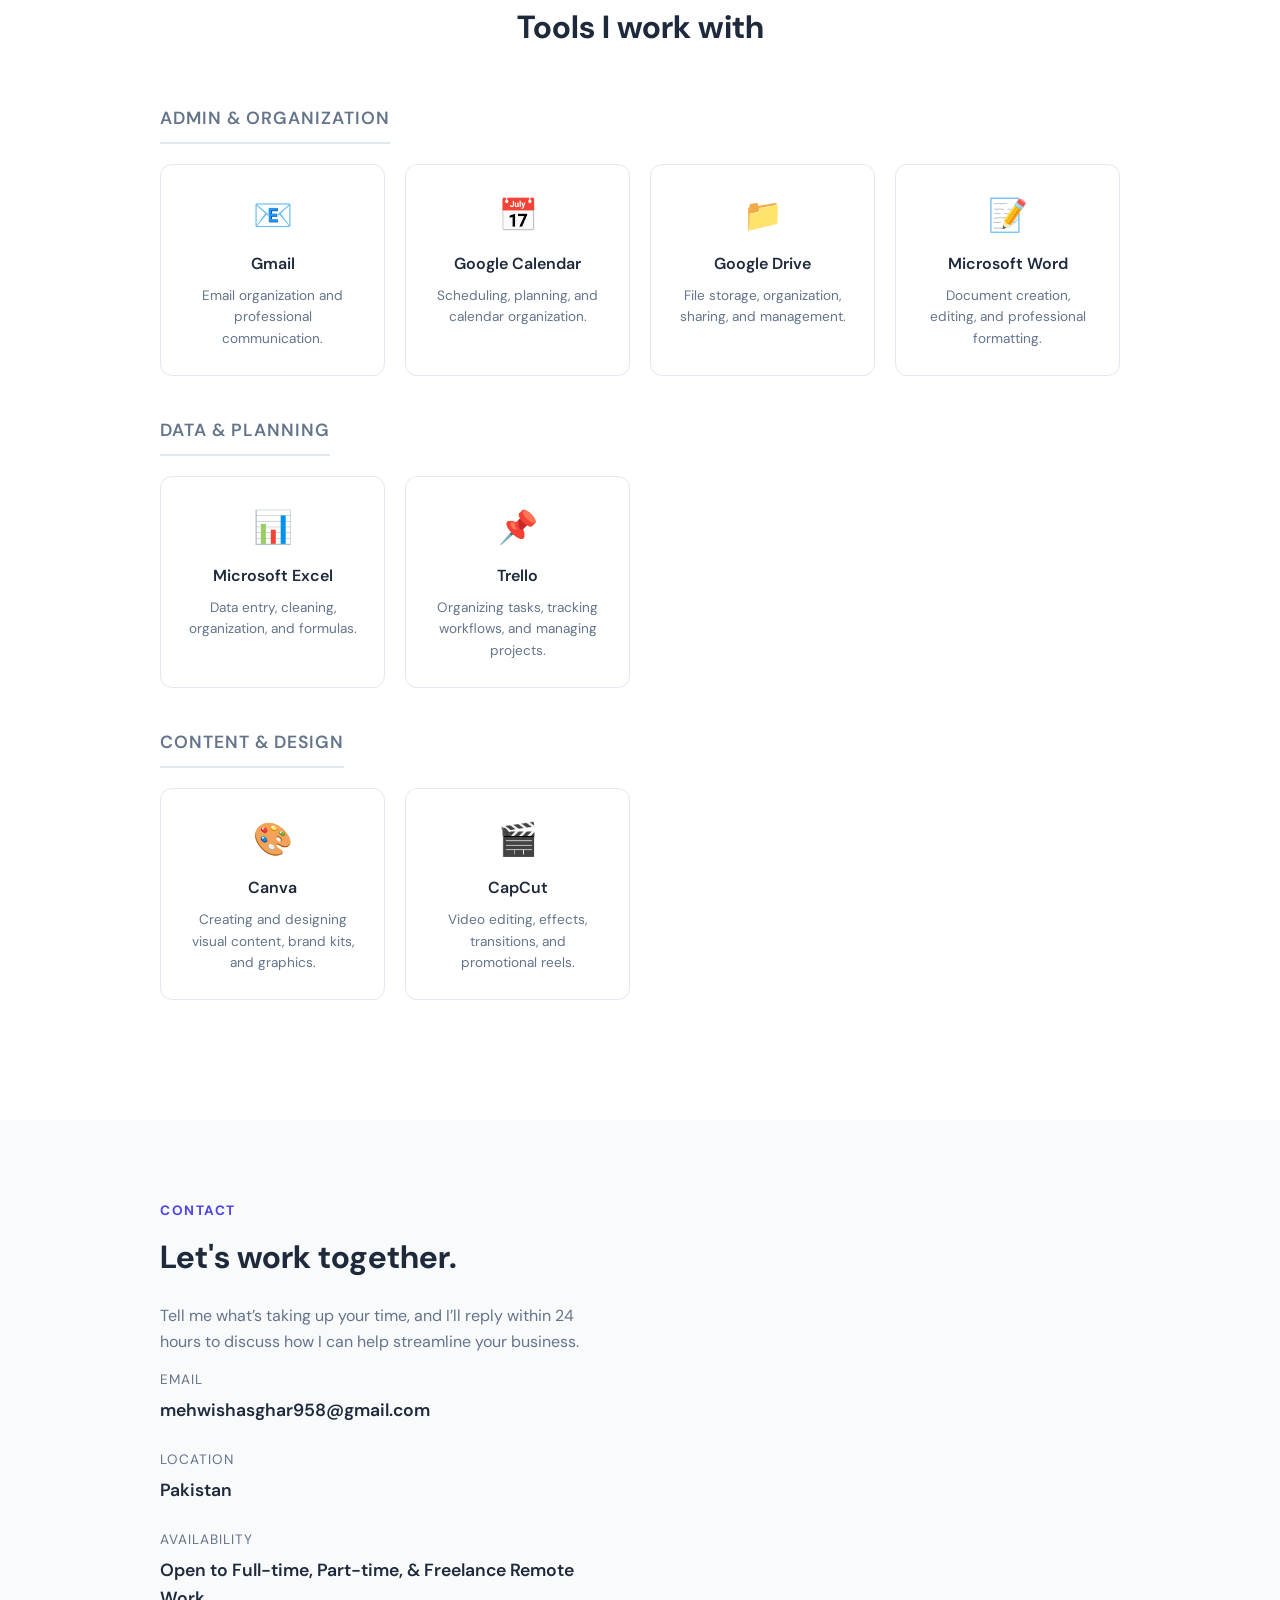
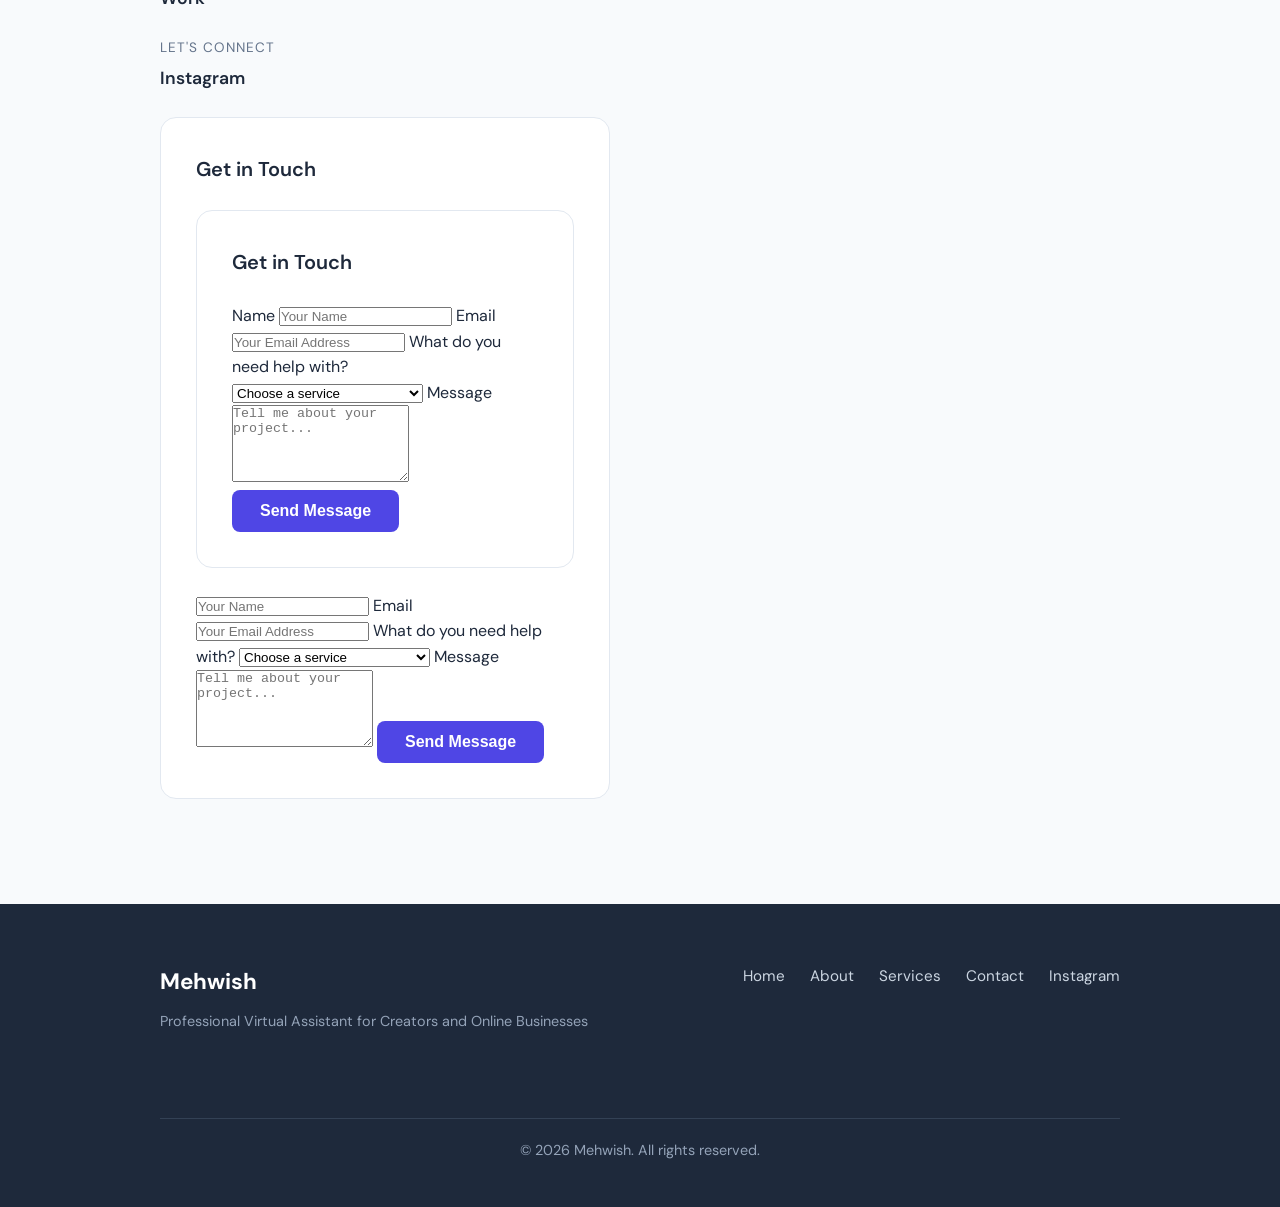
==== commit 8d12f612: "Update index.html" ====
--- a/index.html
+++ b/index.html
@@ -402,8 +402,11 @@
 
 <div style="background: var(--white); padding: 35px; border-radius: 16px; border: 1px solid var(--border);">
     <h3 style="margin-bottom: 25px;">Get in Touch</h3>
-
-    <form action="https://formsubmit.co/mehwishasghar958@gmail.com" method="POST">
+<div style="background: var(--white); padding: 35px; border-radius: 16px; border: 1px solid var(--border);">
+
+    <h3 style="margin-bottom: 25px;">Get in Touch</h3>
+
+    <form action="https://formspree.io/f/xljbjjay" method="POST">
 
         <label>Name</label>
         <input type="text" name="name" placeholder="Your Name" required>
@@ -430,9 +433,6 @@
 
     </form>
 </div>
-
-
-        <label>Name</label>
         <input type="text" name="name" placeholder="Your Name" required>
 
         <label>Email</label>
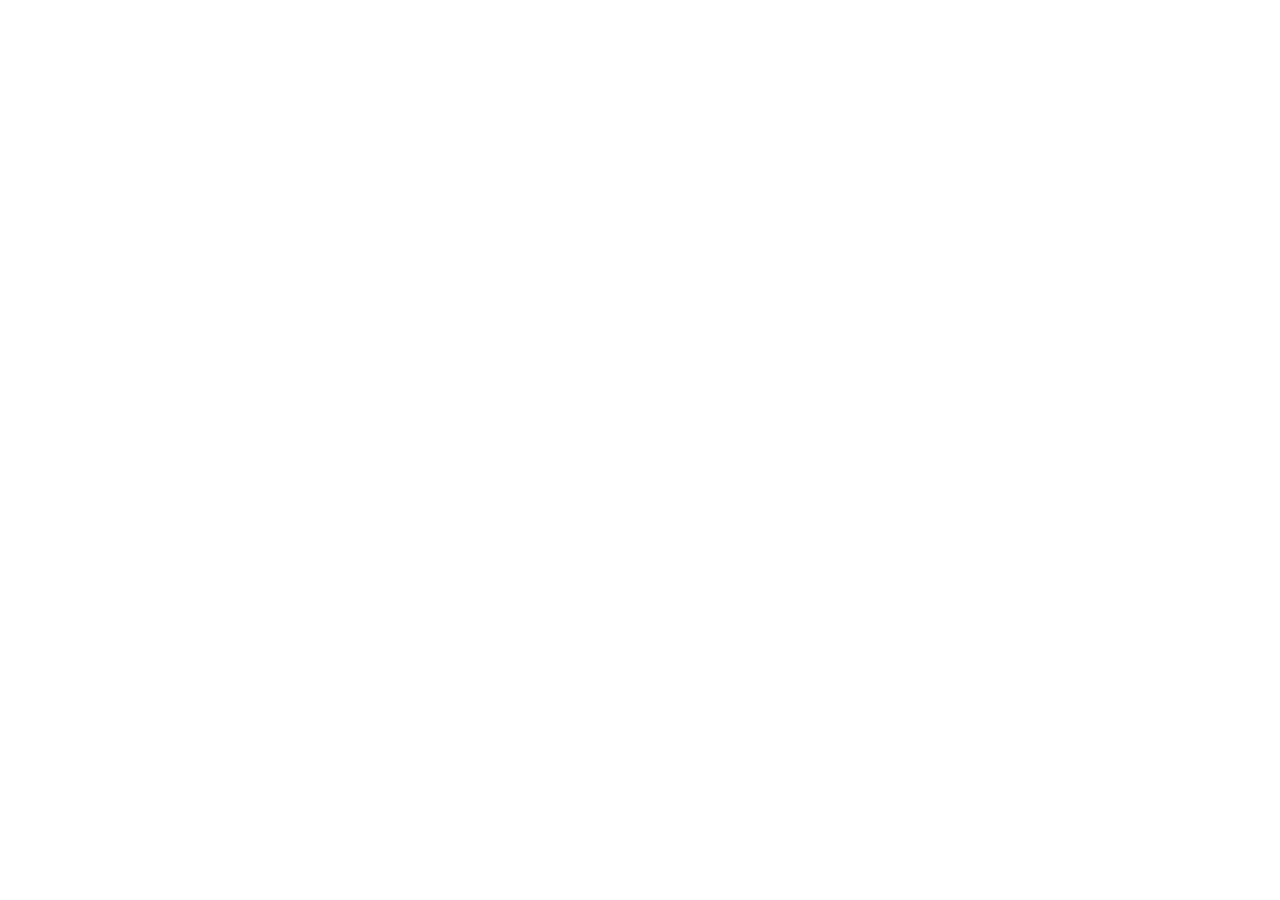
==== commit 49dd1108: "Update index.html" ====
--- a/index.html
+++ b/index.html
@@ -150,8 +150,35 @@
             .footer-container { flex-direction: column; text-align: center; align-items: center; }
             .footer-links { flex-wrap: wrap; justify-content: center; }
         }
-    </style>
-</head>
+form label {
+    display: block;
+    font-weight: 600;
+    margin: 15px 0 7px;
+    color: var(--text-dark);
+}
+
+form input,
+form select,
+form textarea {
+    width: 100%;
+    padding: 13px;
+    border: 1px solid var(--border);
+    border-radius: 8px;
+    font-family: inherit;
+    font-size: 15px;
+    margin-bottom: 10px;
+    box-sizing: border-box;
+}
+
+form textarea {
+    resize: vertical;
+}
+
+form button {
+    width: 100%;
+    margin-top: 15px;
+    cursor: pointer;
+}</head>
 <body>
 
     <!-- NAVIGATION -->
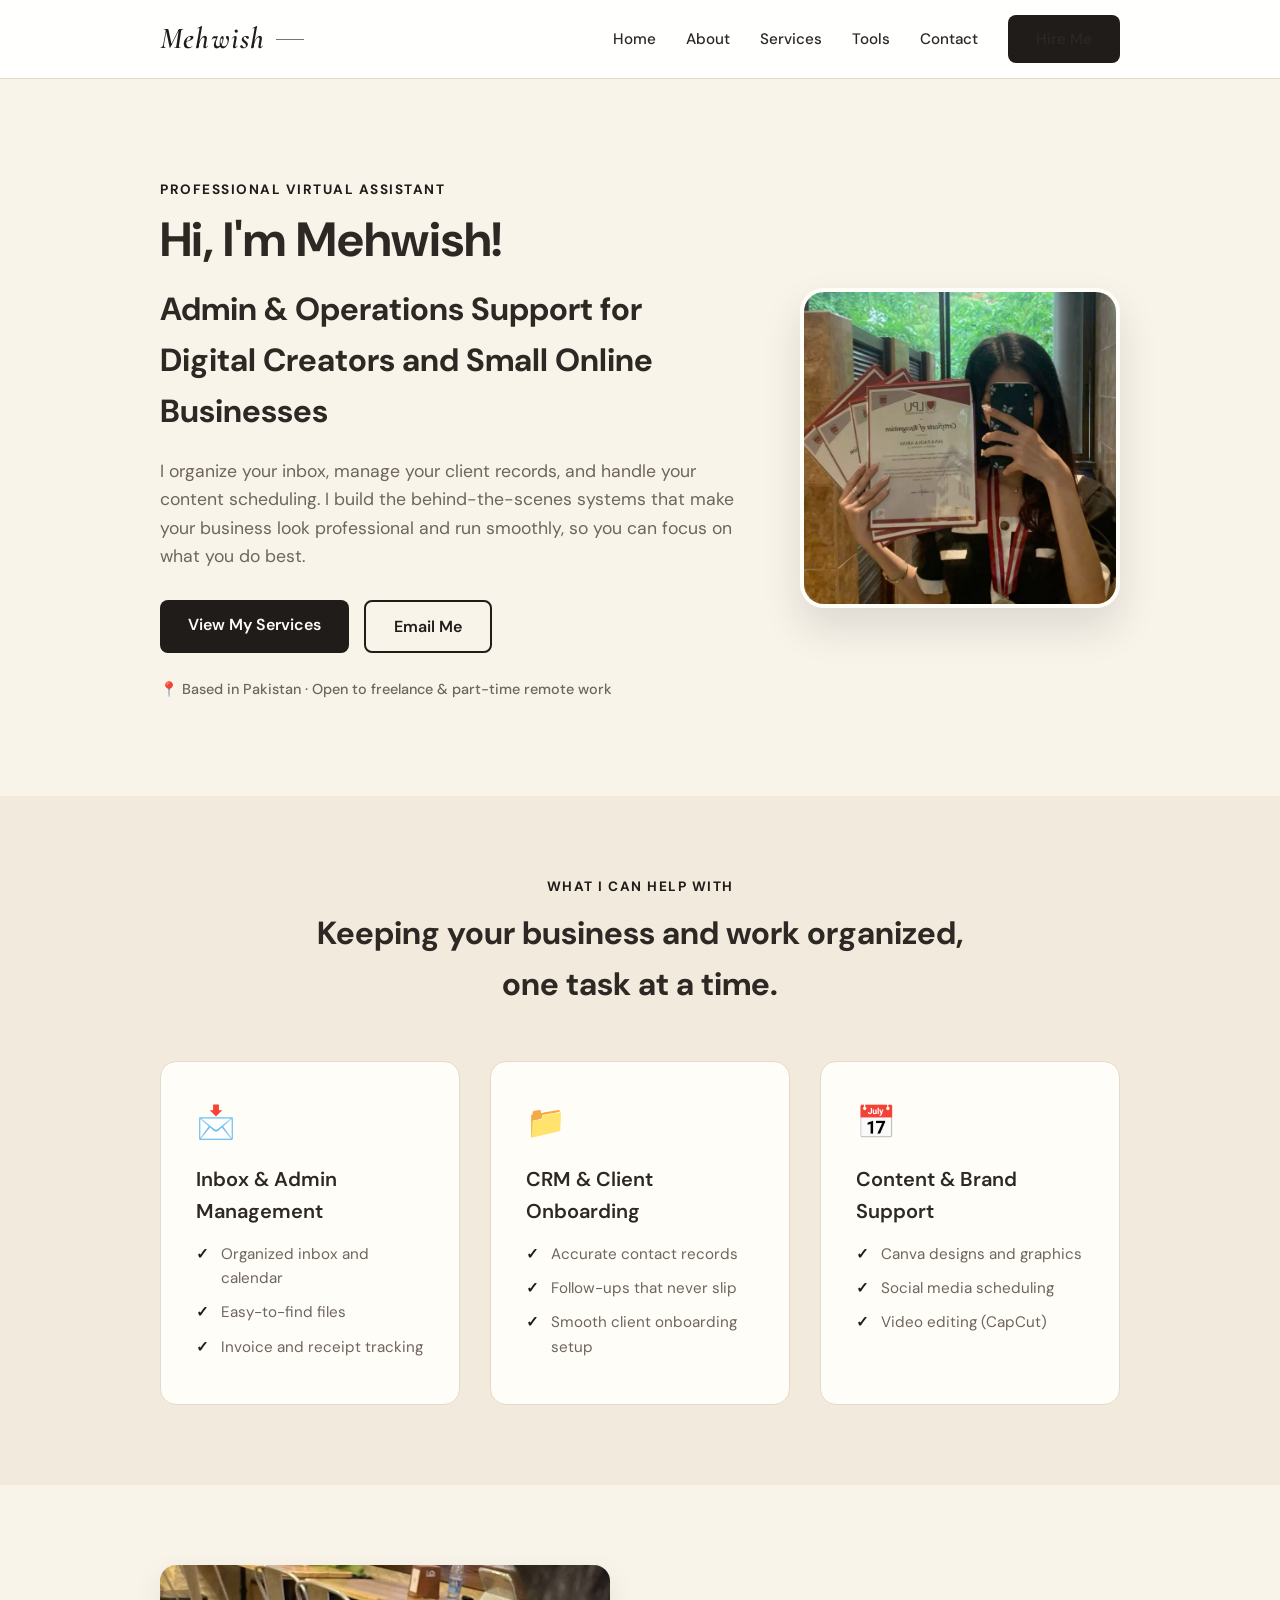
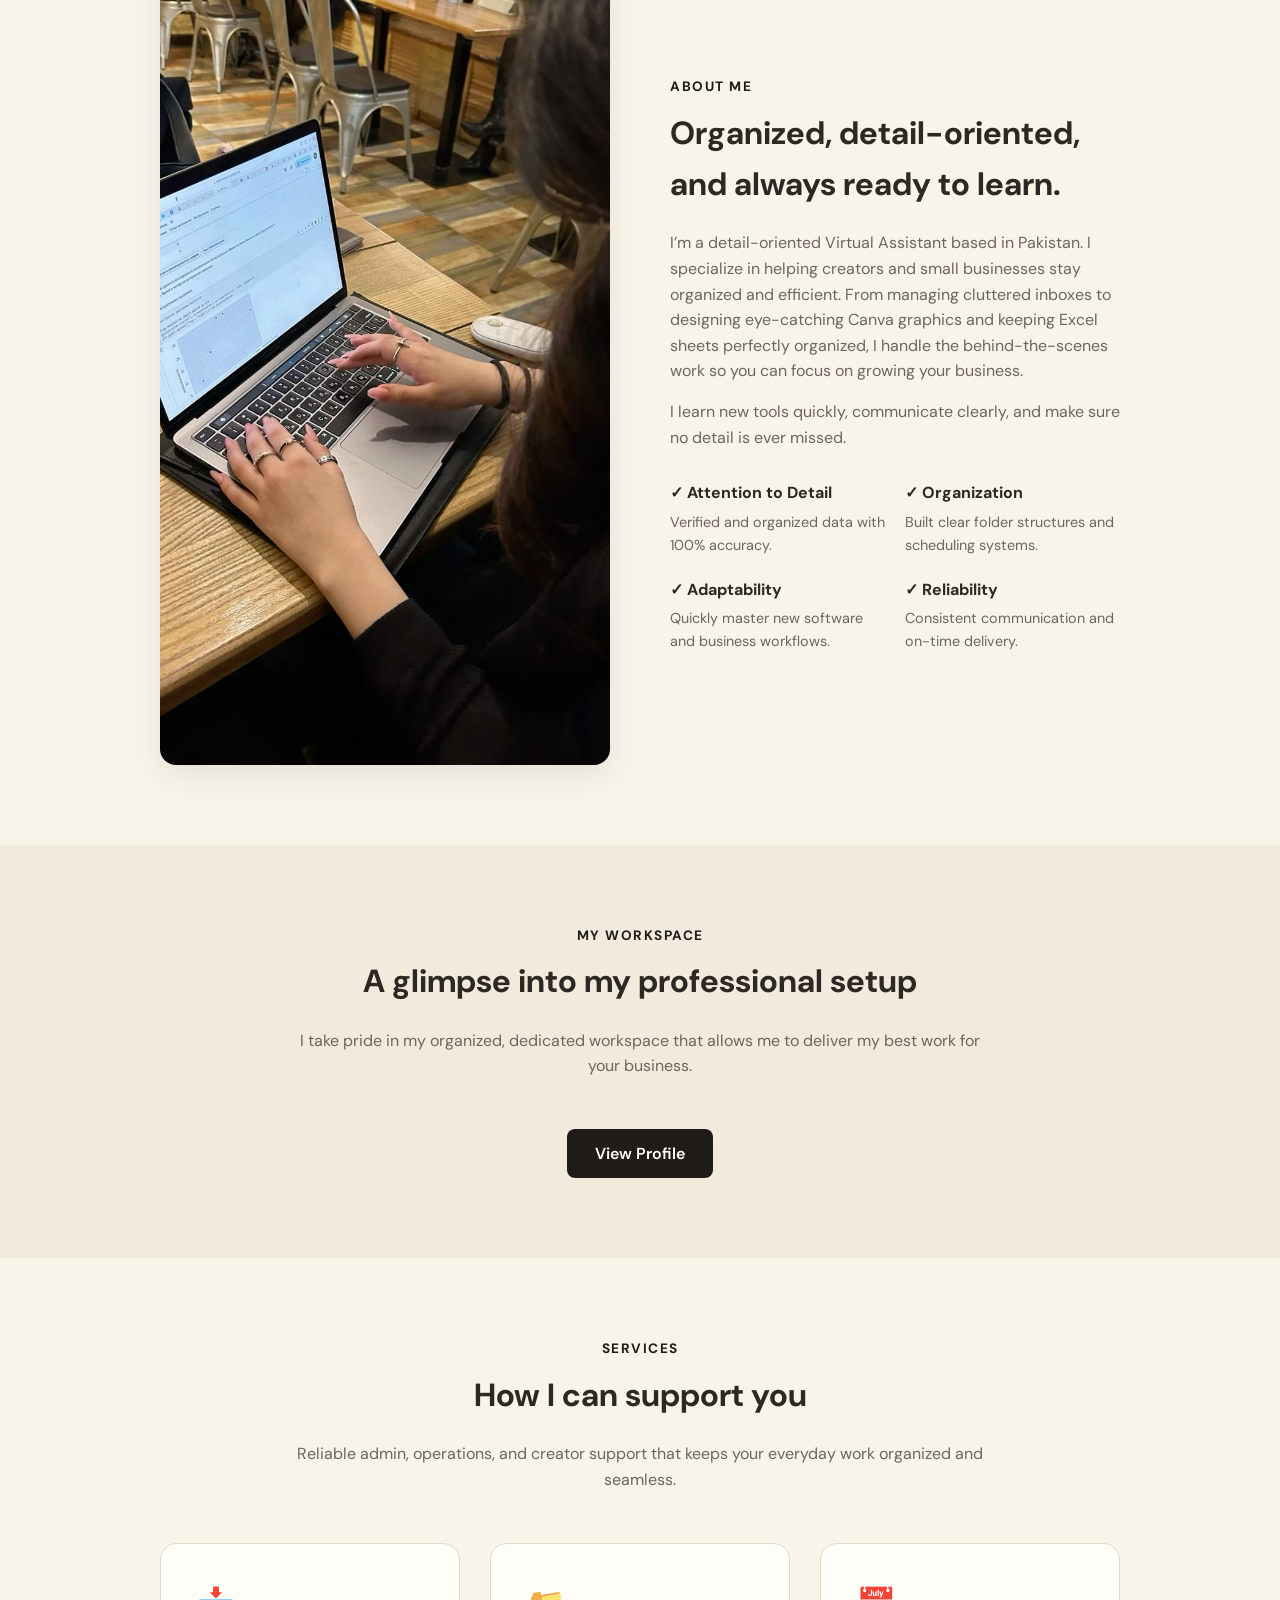
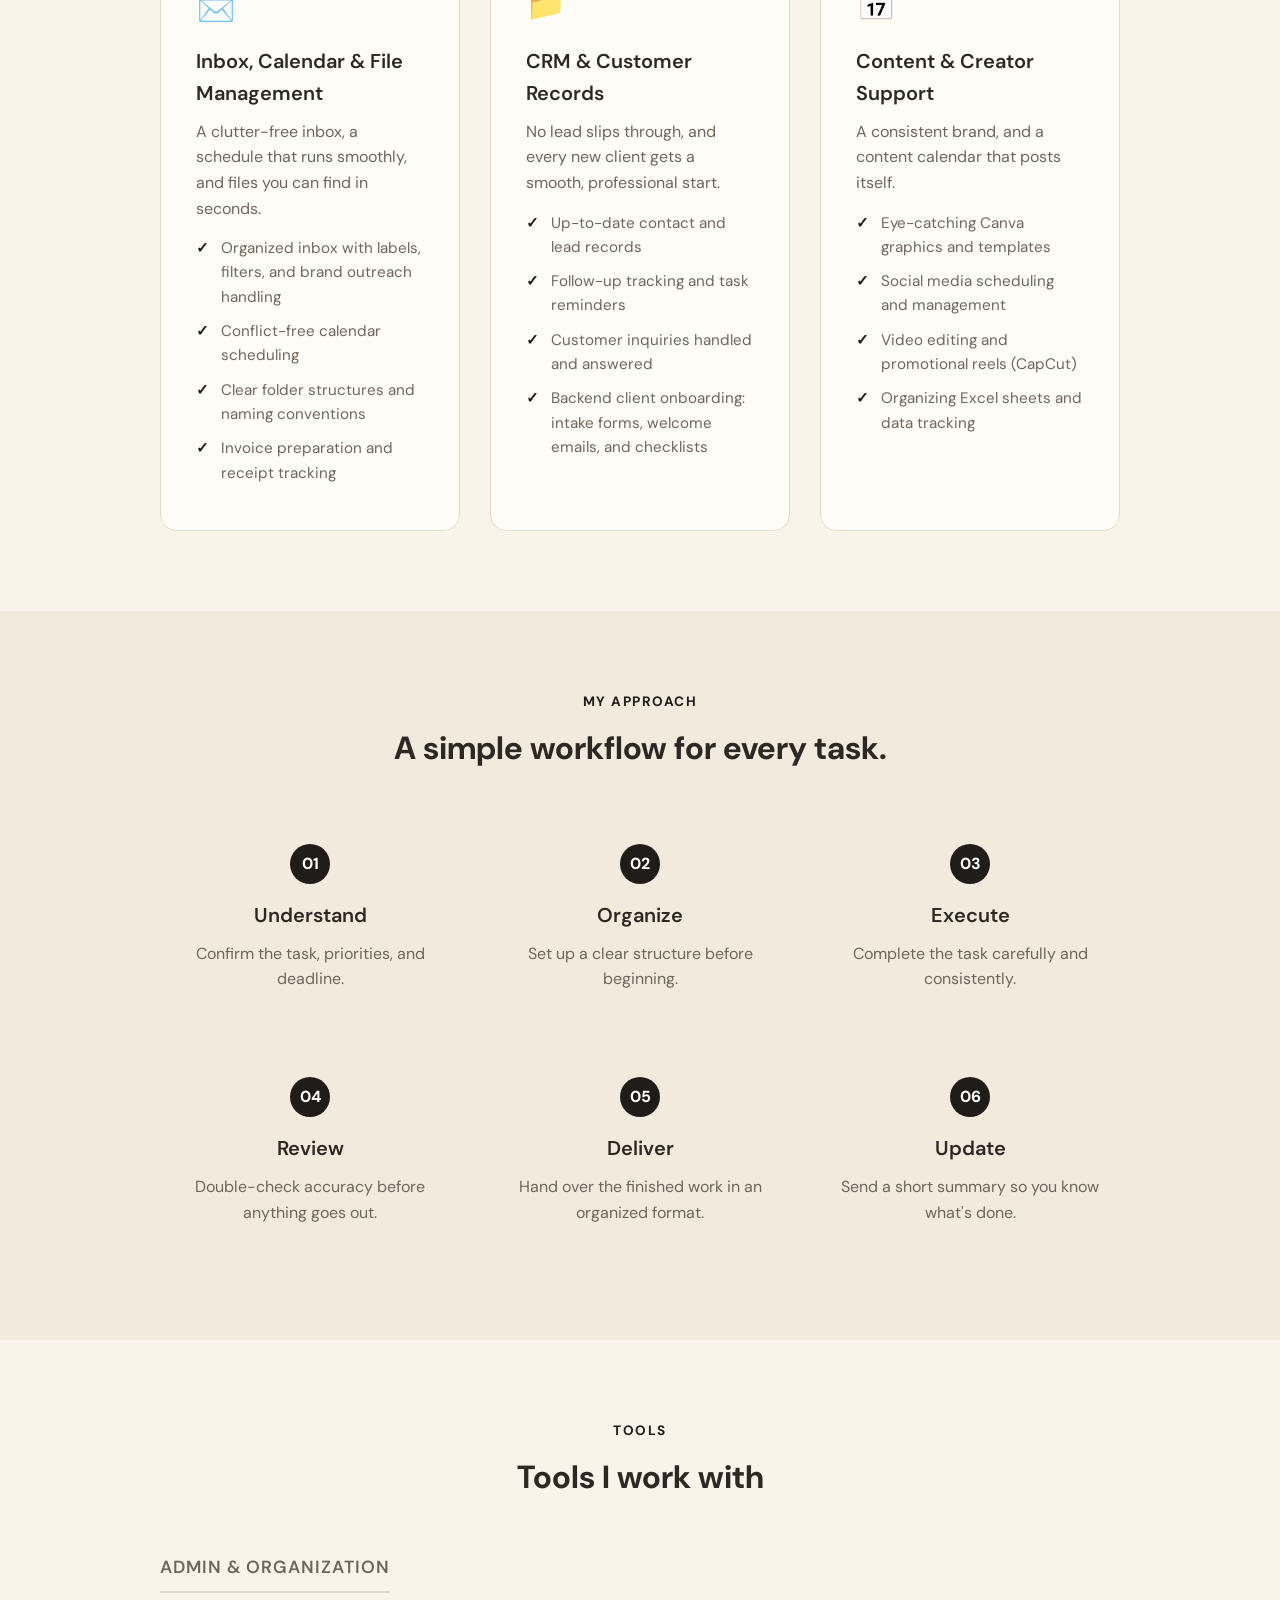
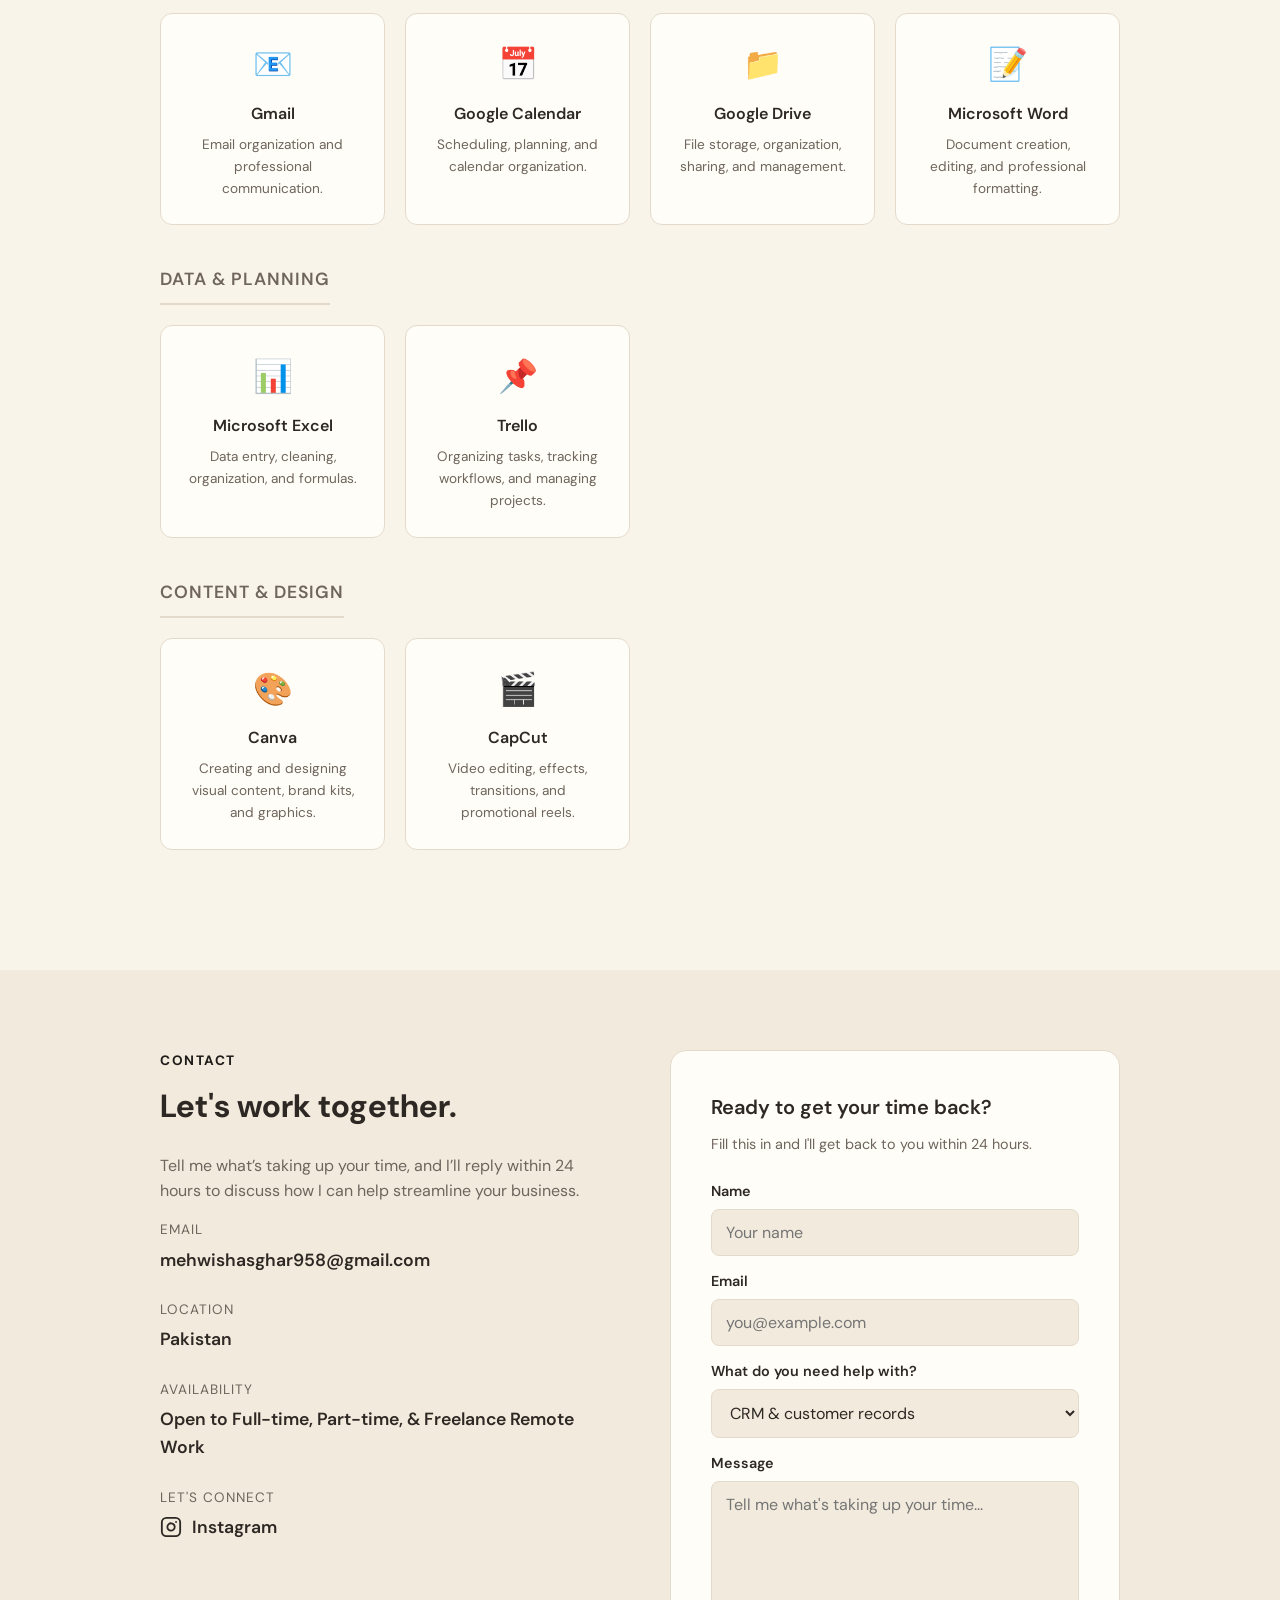
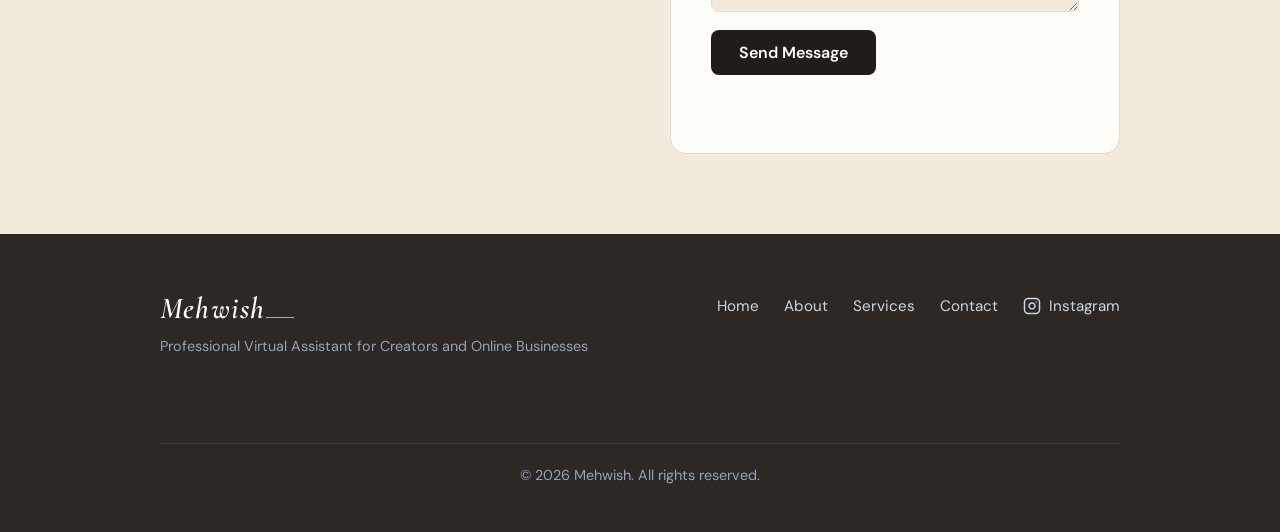
==== commit 9fd813dd: "Add files via upload" ====
--- a/index.html
+++ b/index.html
@@ -9,21 +9,22 @@
     <!-- Google Fonts -->
     <link rel="preconnect" href="https://fonts.googleapis.com">
     <link rel="preconnect" href="https://fonts.gstatic.com" crossorigin>
-    <link href="https://fonts.googleapis.com/css2?family=DM+Sans:wght@400;500;600;700&display=swap" rel="stylesheet">
+    <link href="https://fonts.googleapis.com/css2?family=DM+Sans:wght@400;500;600;700&family=Cormorant+Garamond:ital,wght@0,500;0,600;0,700;1,600&display=swap" rel="stylesheet">
 
     <style>
         /* --- RESET & BASE STYLES --- */
         :root {
-            --primary: #4f46e5;
-            --primary-hover: #4338ca;
-            --text-dark: #1e293b;
-            --text-light: #64748b;
-            --bg-light: #f8fafc;
-            --white: #ffffff;
-            --border: #e2e8f0;
+            --primary: #1f1c1a;
+            --primary-hover: #000000;
+            --text-dark: #2e2824;
+            --text-light: #6e655c;
+            --bg-light: #f2ebdd;
+            --cream: #f8f4ea;
+            --white: #fffdf8;
+            --border: #e4dacb;
         }
         * { margin: 0; padding: 0; box-sizing: border-box; }
-        body { font-family: 'DM Sans', sans-serif; line-height: 1.6; color: var(--text-dark); background: var(--white); }
+        body { font-family: 'DM Sans', sans-serif; line-height: 1.6; color: var(--text-dark); background: var(--cream); }
         a { text-decoration: none; color: inherit; transition: 0.3s; }
         ul { list-style: none; }
         .container { max-width: 1000px; margin: 0 auto; padding: 0 20px; }
@@ -48,7 +49,8 @@
         /* --- NAVIGATION --- */
         .navbar { position: sticky; top: 0; background: rgba(255, 255, 255, 0.95); backdrop-filter: blur(10px); border-bottom: 1px solid var(--border); z-index: 1000; padding: 15px 0; }
         .nav-container { display: flex; justify-content: space-between; align-items: center; }
-        .logo { font-size: 1.4rem; font-weight: 700; color: var(--text-dark); }
+        .logo { font-family: 'Cormorant Garamond', Georgia, serif; font-size: 1.9rem; font-weight: 600; font-style: italic; letter-spacing: 0.04em; line-height: 1; color: var(--primary); display: inline-flex; align-items: center; gap: 10px; }
+        .logo::after { content: ""; display: inline-block; width: 28px; height: 1px; background: currentColor; opacity: 0.6; }
         .nav-links { display: flex; gap: 30px; align-items: center; }
         .nav-links a { font-weight: 500; font-size: 0.95rem; color: var(--text-dark); }
         .nav-links a:hover { color: var(--primary); }
@@ -69,7 +71,7 @@
             border-radius: 24px; 
             overflow: hidden; 
             border: 4px solid var(--white); 
-            box-shadow: 0 20px 40px rgba(79, 70, 229, 0.15); 
+            box-shadow: 0 20px 40px rgba(31, 28, 26, 0.12); 
         }
         .hero-avatar img { width: 100%; height: 100%; object-fit: cover; }
 
@@ -124,6 +126,18 @@
         .contact-details span { display: block; font-size: 0.85rem; text-transform: uppercase; letter-spacing: 1px; color: var(--text-light); margin-bottom: 5px; }
         .contact-details a, .contact-details p { font-size: 1.1rem; font-weight: 600; color: var(--text-dark); margin: 0; }
         .contact-details a:hover { color: var(--primary); }
+
+        /* --- CONTACT FORM --- */
+        .contact-form { background: var(--white); padding: 40px; border-radius: 16px; border: 1px solid var(--border); display: flex; flex-direction: column; gap: 6px; }
+        .contact-form h3 { font-size: 1.25rem; margin-bottom: 4px; }
+        .contact-form > p { font-size: 0.9rem; margin-bottom: 10px; }
+        .contact-form label { font-size: 0.9rem; font-weight: 600; color: var(--text-dark); margin-top: 8px; }
+        .contact-form input, .contact-form select, .contact-form textarea { font-family: inherit; font-size: 1rem; width: 100%; padding: 12px 14px; border: 1px solid var(--border); border-radius: 8px; background: var(--bg-light); color: var(--text-dark); }
+        .contact-form input:focus, .contact-form select:focus, .contact-form textarea:focus { outline: none; border-color: var(--primary); }
+        .contact-form textarea { resize: vertical; }
+        .contact-form button { align-self: flex-start; margin-top: 12px; font-family: inherit; }
+        .contact-form button:disabled { opacity: 0.6; cursor: not-allowed; }
+        .form-status { font-size: 0.9rem; font-weight: 600; color: var(--primary); margin: 8px 0 0; min-height: 1em; }
 
         /* --- FOOTER --- */
         .footer { background: var(--text-dark); color: var(--white); padding: 60px 0 30px; }
@@ -150,35 +164,8 @@
             .footer-container { flex-direction: column; text-align: center; align-items: center; }
             .footer-links { flex-wrap: wrap; justify-content: center; }
         }
-form label {
-    display: block;
-    font-weight: 600;
-    margin: 15px 0 7px;
-    color: var(--text-dark);
-}
-
-form input,
-form select,
-form textarea {
-    width: 100%;
-    padding: 13px;
-    border: 1px solid var(--border);
-    border-radius: 8px;
-    font-family: inherit;
-    font-size: 15px;
-    margin-bottom: 10px;
-    box-sizing: border-box;
-}
-
-form textarea {
-    resize: vertical;
-}
-
-form button {
-    width: 100%;
-    margin-top: 15px;
-    cursor: pointer;
-}</head>
+    </style>
+</head>
 <body>
 
     <!-- NAVIGATION -->
@@ -216,7 +203,7 @@
                 </div>
                 <!-- PICTURE 1 GOES HERE -->
                 <div class="hero-avatar">
-                   <img src="profile.jpg.jpg" alt="Mehwish - Professional Virtual Assistant">
+                    <img src="profile.jpg" alt="Mehwish - Professional Virtual Assistant">
                 </div>
             </div>
         </section>
@@ -264,9 +251,9 @@
         <section id="about" class="section">
             <div class="container about-container">
                 <!-- PICTURE 2 GOES HERE -->
-                 <div class="about-image">
-<img src="about.jpg" alt="Mehwish working">  
-                 </div> 
+                <div class="about-image">
+                    <img src="about.jpg" alt="Mehwish working">
+                </div>
                 <div class="about-content">
                     <p class="eyebrow">ABOUT ME</p>
                     <h2>Organized, detail-oriented, and always ready to learn.</h2>
@@ -290,17 +277,8 @@
                     <h2>A glimpse into my professional setup</h2>
                     <p>I take pride in my organized, dedicated workspace that allows me to deliver my best work for your business.</p>
                 </div>
-                <!-- PICTURE 3 GOES HERE (You can actually put all 3 here if you want a gallery, or just the 3rd one) -->
-                <div class="gallery-grid">
-                    <div class="gallery-item">
-                        <img src="profile.jpg" alt="Mehwish Profile">
-                    </div>
-                    <div class="gallery-item">
-                        <img src="new.jpg" alt="Mehwish Working">
-                    </div>
-                    <div class="gallery-item">
-                        <img src="workspace.jpg" alt="Mehwish Workspace">
-                    </div>
+                <div style="text-align: center; margin-top: 30px;">
+                    <a href="profile.html" class="button button-primary">View Profile</a>
                 </div>
             </div>
         </section>
@@ -424,67 +402,38 @@
                         </div>
                         <div>
                             <span>Let's Connect</span>
-                            <a href="https://www.instagram.com/12___________mimi46?dlrf=MTk2ejZlanU2ZXNyZQ==" target="_blank">Instagram</a>
-                        </div>   
-
-<div style="background: var(--white); padding: 35px; border-radius: 16px; border: 1px solid var(--border);">
-    <h3 style="margin-bottom: 25px;">Get in Touch</h3>
-<div style="background: var(--white); padding: 35px; border-radius: 16px; border: 1px solid var(--border);">
-
-    <h3 style="margin-bottom: 25px;">Get in Touch</h3>
-
-    <form action="https://formspree.io/f/xljbjjay" method="POST">
-
-        <label>Name</label>
-        <input type="text" name="name" placeholder="Your Name" required>
-
-        <label>Email</label>
-        <input type="email" name="email" placeholder="Your Email Address" required>
-
-        <label>What do you need help with?</label>
-        <select name="service" required>
-            <option value="">Choose a service</option>
-            <option>Inbox & Admin Management</option>
-            <option>CRM & Customer Records</option>
-            <option>Content & Creator Support</option>
-            <option>Excel & Data Management</option>
-            <option>Other</option>
-        </select>
-
-        <label>Message</label>
-        <textarea name="message" rows="5" placeholder="Tell me about your project..." required></textarea>
-
-        <button type="submit" class="button button-primary">
-            Send Message
-        </button>
-
-    </form>
-</div>
-        <input type="text" name="name" placeholder="Your Name" required>
-
-        <label>Email</label>
-        <input type="email" name="email" placeholder="Your Email Address" required>
-
-        <label>What do you need help with?</label>
-        <select name="service" required>
-            <option value="">Choose a service</option>
-            <option>Inbox & Admin Management</option>
-            <option>CRM & Customer Records</option>
-            <option>Content & Creator Support</option>
-            <option>Excel & Data Management</option>
-            <option>Other</option>
-        </select>
-
-        <label>Message</label>
-        <textarea name="message" rows="5" placeholder="Tell me about your project..." required></textarea>
-
-        <button type="submit" class="button button-primary">
-            Send Message
-        </button>
-
-    </form>
-</div>
-
+                            <a href="https://www.instagram.com/12___________mimi46?dlrf=MTk2ejZlanU2ZXNyZQ==" target="_blank" rel="noopener" style="display: inline-flex; align-items: center; gap: 10px;"><svg width="22" height="22" viewBox="0 0 24 24" fill="none" stroke="currentColor" stroke-width="2" stroke-linecap="round" stroke-linejoin="round" aria-hidden="true"><rect x="2" y="2" width="20" height="20" rx="5" ry="5"></rect><path d="M16 11.37A4 4 0 1 1 12.63 8 4 4 0 0 1 16 11.37z"></path><line x1="17.5" y1="6.5" x2="17.51" y2="6.5"></line></svg>Instagram</a>
+                        </div>
+                    </div>
+                </div>
+                <form class="contact-form" id="contact-form" action="https://formspree.io/f/xljbjjay" method="POST">
+                    <!-- Formspree options: subject for the notification email, and a hidden spam trap -->
+                    <input type="hidden" name="_subject" value="New Virtual Assistant inquiry from your website">
+                    <input type="text" name="_gotcha" style="display: none" tabindex="-1" autocomplete="off">
+                    <h3>Ready to get your time back?</h3>
+                    <p>Fill this in and I'll get back to you within 24 hours.</p>
+
+                    <label for="name">Name</label>
+                    <input type="text" id="name" name="name" placeholder="Your name" required>
+
+                    <label for="email">Email</label>
+                    <input type="email" id="email" name="email" placeholder="you@example.com" required>
+
+                    <label for="help">What do you need help with?</label>
+                    <select id="help" name="help" required>
+                        <option value="Inbox & Admin Management">Inbox & Admin Management</option>
+                        <option value="CRM & customer records" selected>CRM & customer records</option>
+                        <option value="Content & Brand Support">Content & Brand Support</option>
+                        <option value="Excel & Data Organization">Excel & Data Organization</option>
+                        <option value="Other">Other</option>
+                    </select>
+
+                    <label for="message">Message</label>
+                    <textarea id="message" name="message" rows="5" placeholder="Tell me what's taking up your time..." required></textarea>
+
+                    <button type="submit" class="button button-primary">Send Message</button>
+                    <p class="form-status" id="form-status" role="status"></p>
+                </form>
             </div>
         </section>
     </main>
@@ -501,11 +450,15 @@
                 <a href="#about">About</a>
                 <a href="#services">Services</a>
                 <a href="#contact">Contact</a>
-                <a href="https://www.instagram.com/12___________mimi46?dlrf=MTk2ejZlanU2ZXNyZQ==" target="_blank">Instagram</a>
+                <a href="https://www.instagram.com/12___________mimi46?dlrf=MTk2ejZlanU2ZXNyZQ==" target="_blank" rel="noopener" style="display: inline-flex; align-items: center; gap: 8px;"><svg width="18" height="18" viewBox="0 0 24 24" fill="none" stroke="currentColor" stroke-width="2" stroke-linecap="round" stroke-linejoin="round" aria-hidden="true"><rect x="2" y="2" width="20" height="20" rx="5" ry="5"></rect><path d="M16 11.37A4 4 0 1 1 12.63 8 4 4 0 0 1 16 11.37z"></path><line x1="17.5" y1="6.5" x2="17.51" y2="6.5"></line></svg>Instagram</a>
             </div>
             <p class="copyright">© 2026 Mehwish. All rights reserved.</p>
         </div>
     </footer>
 
+    <script>
+        // The form posts directly to Formspree, which shows its own "Thank you" page after submission.
+    </script>
+
 </body>
-</html>
+</html>
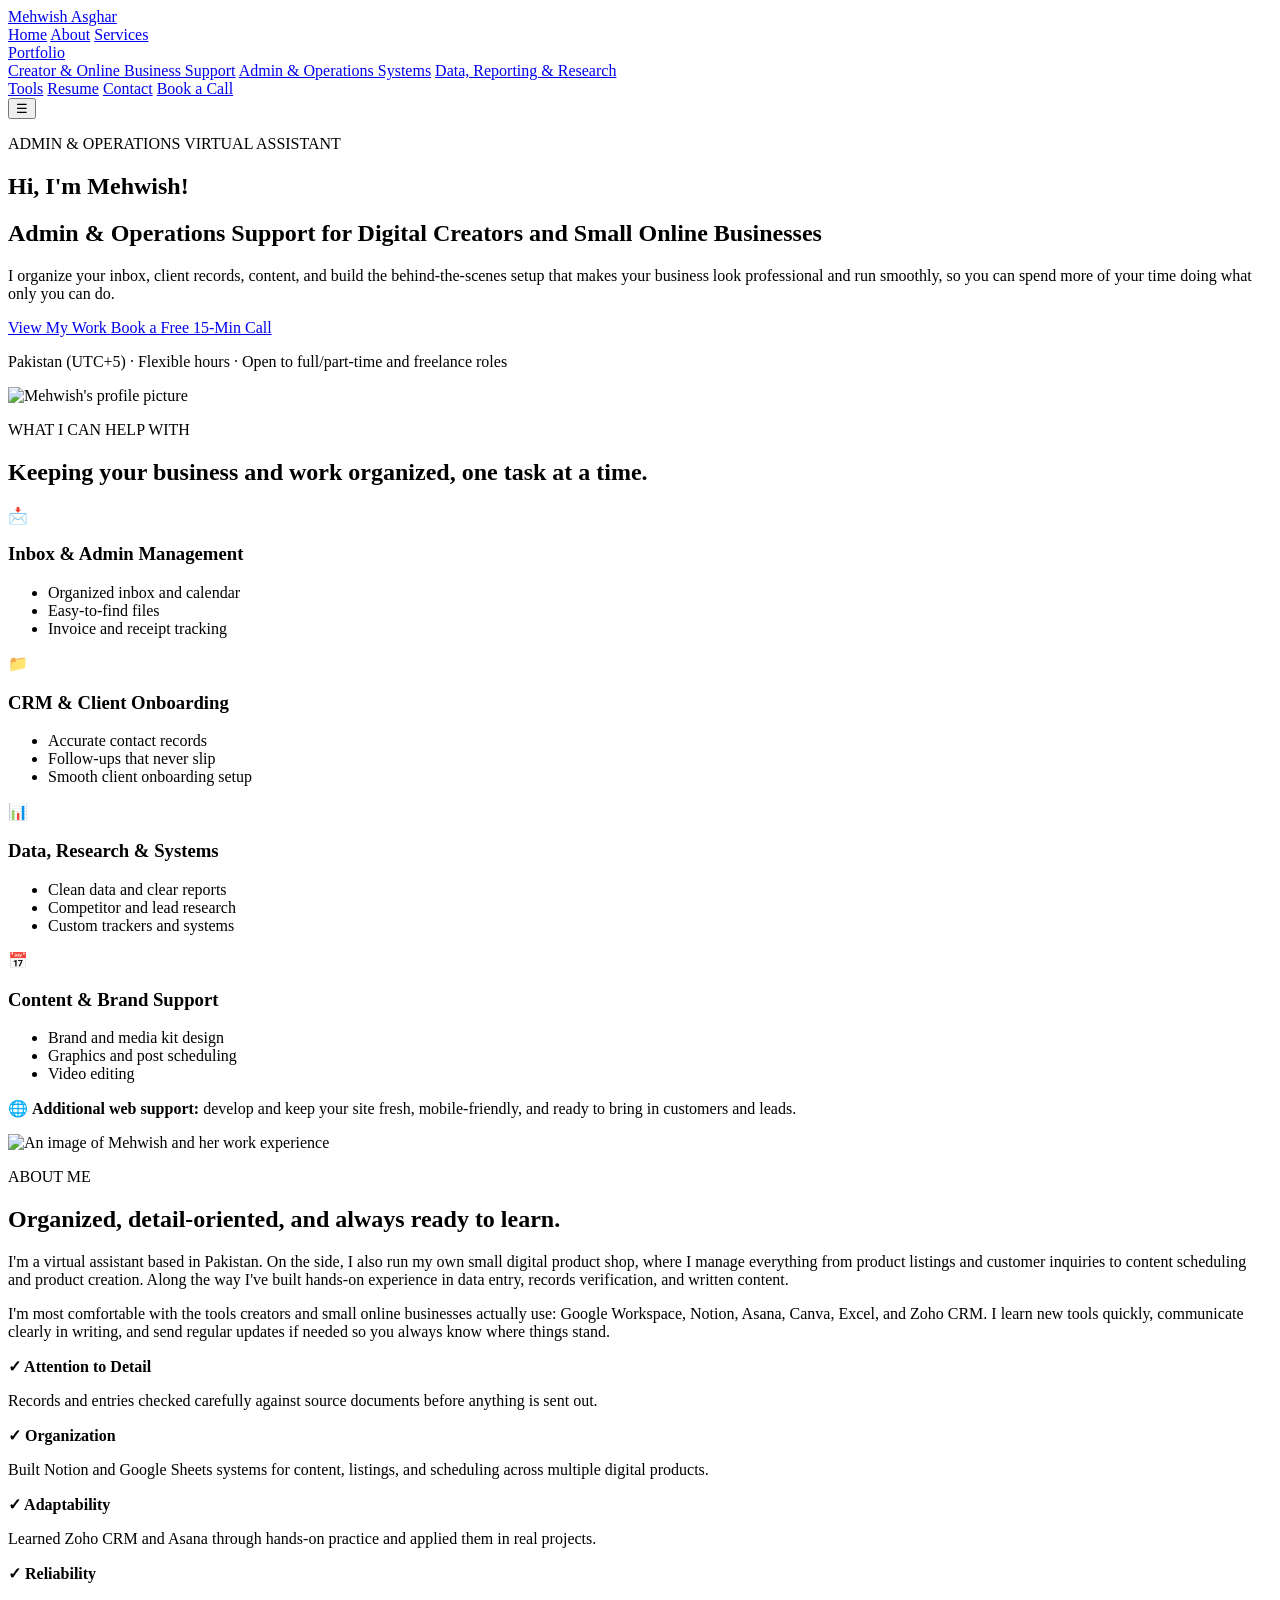
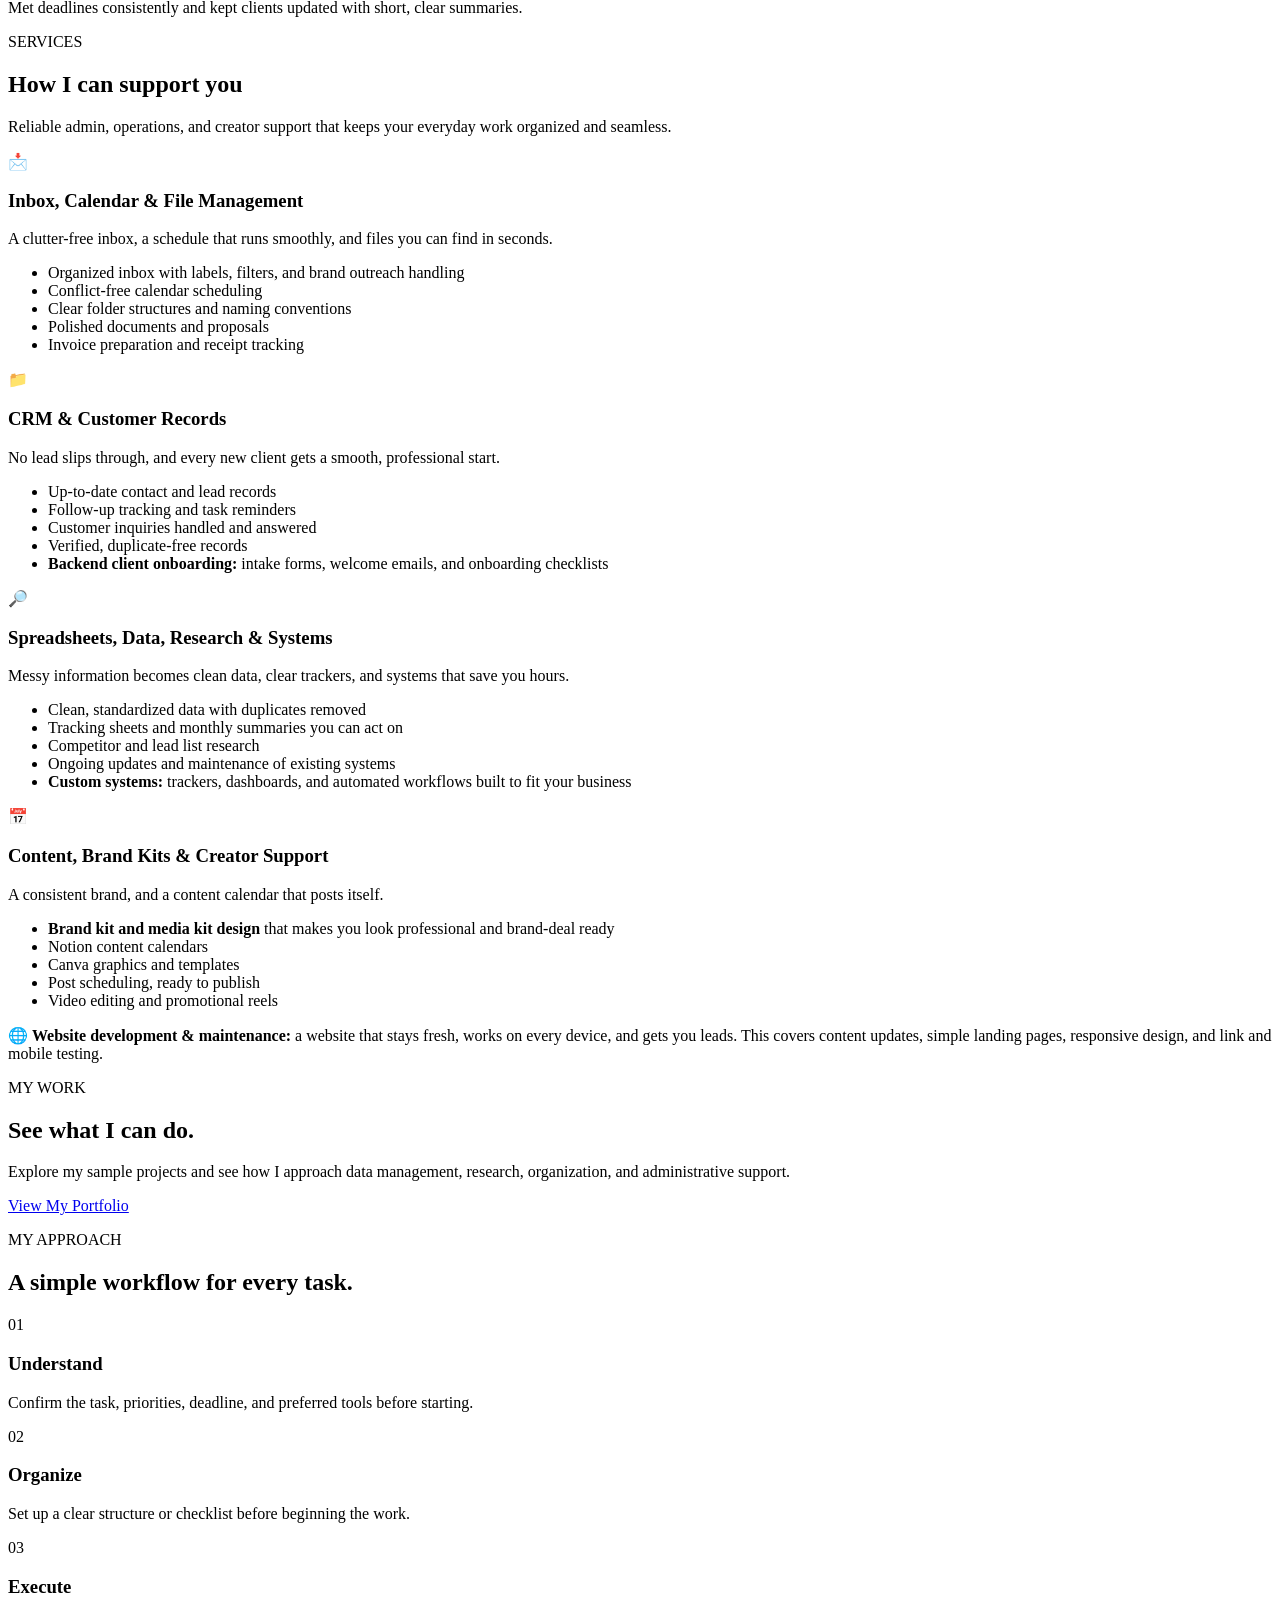
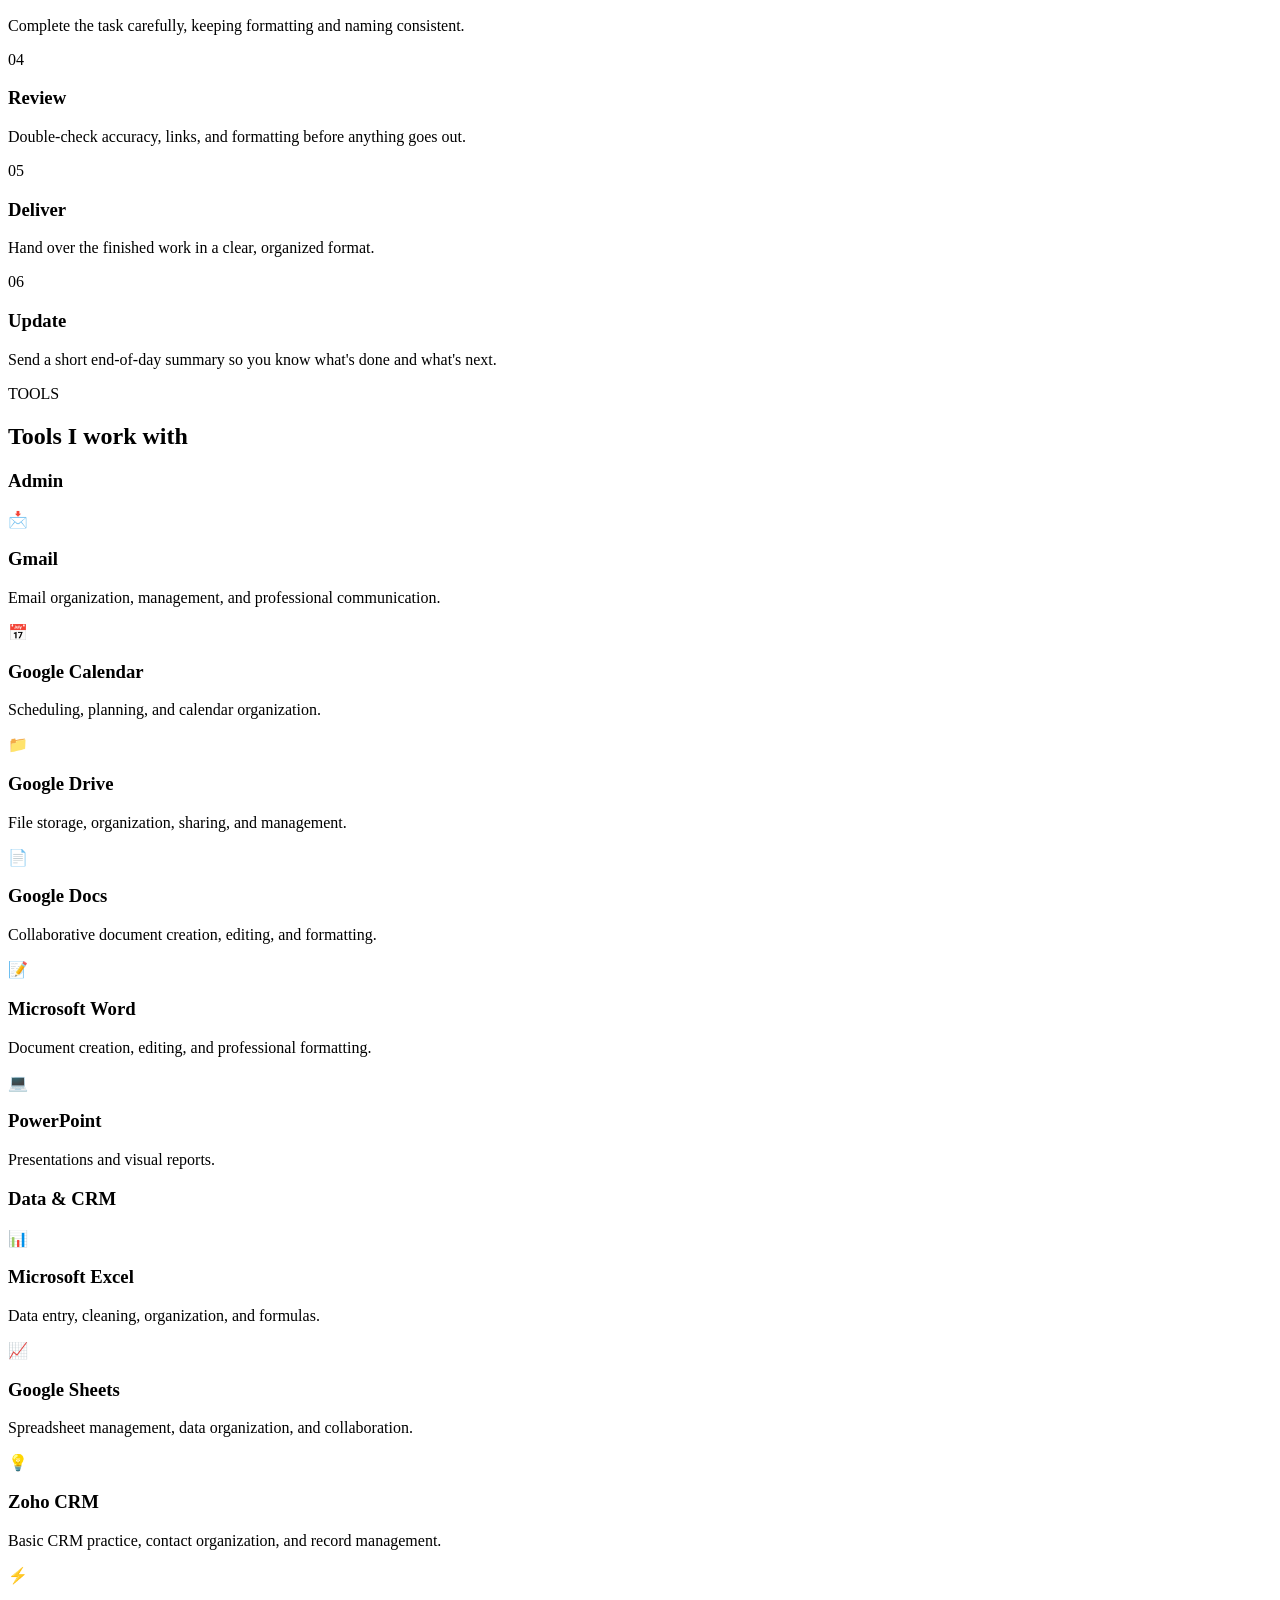
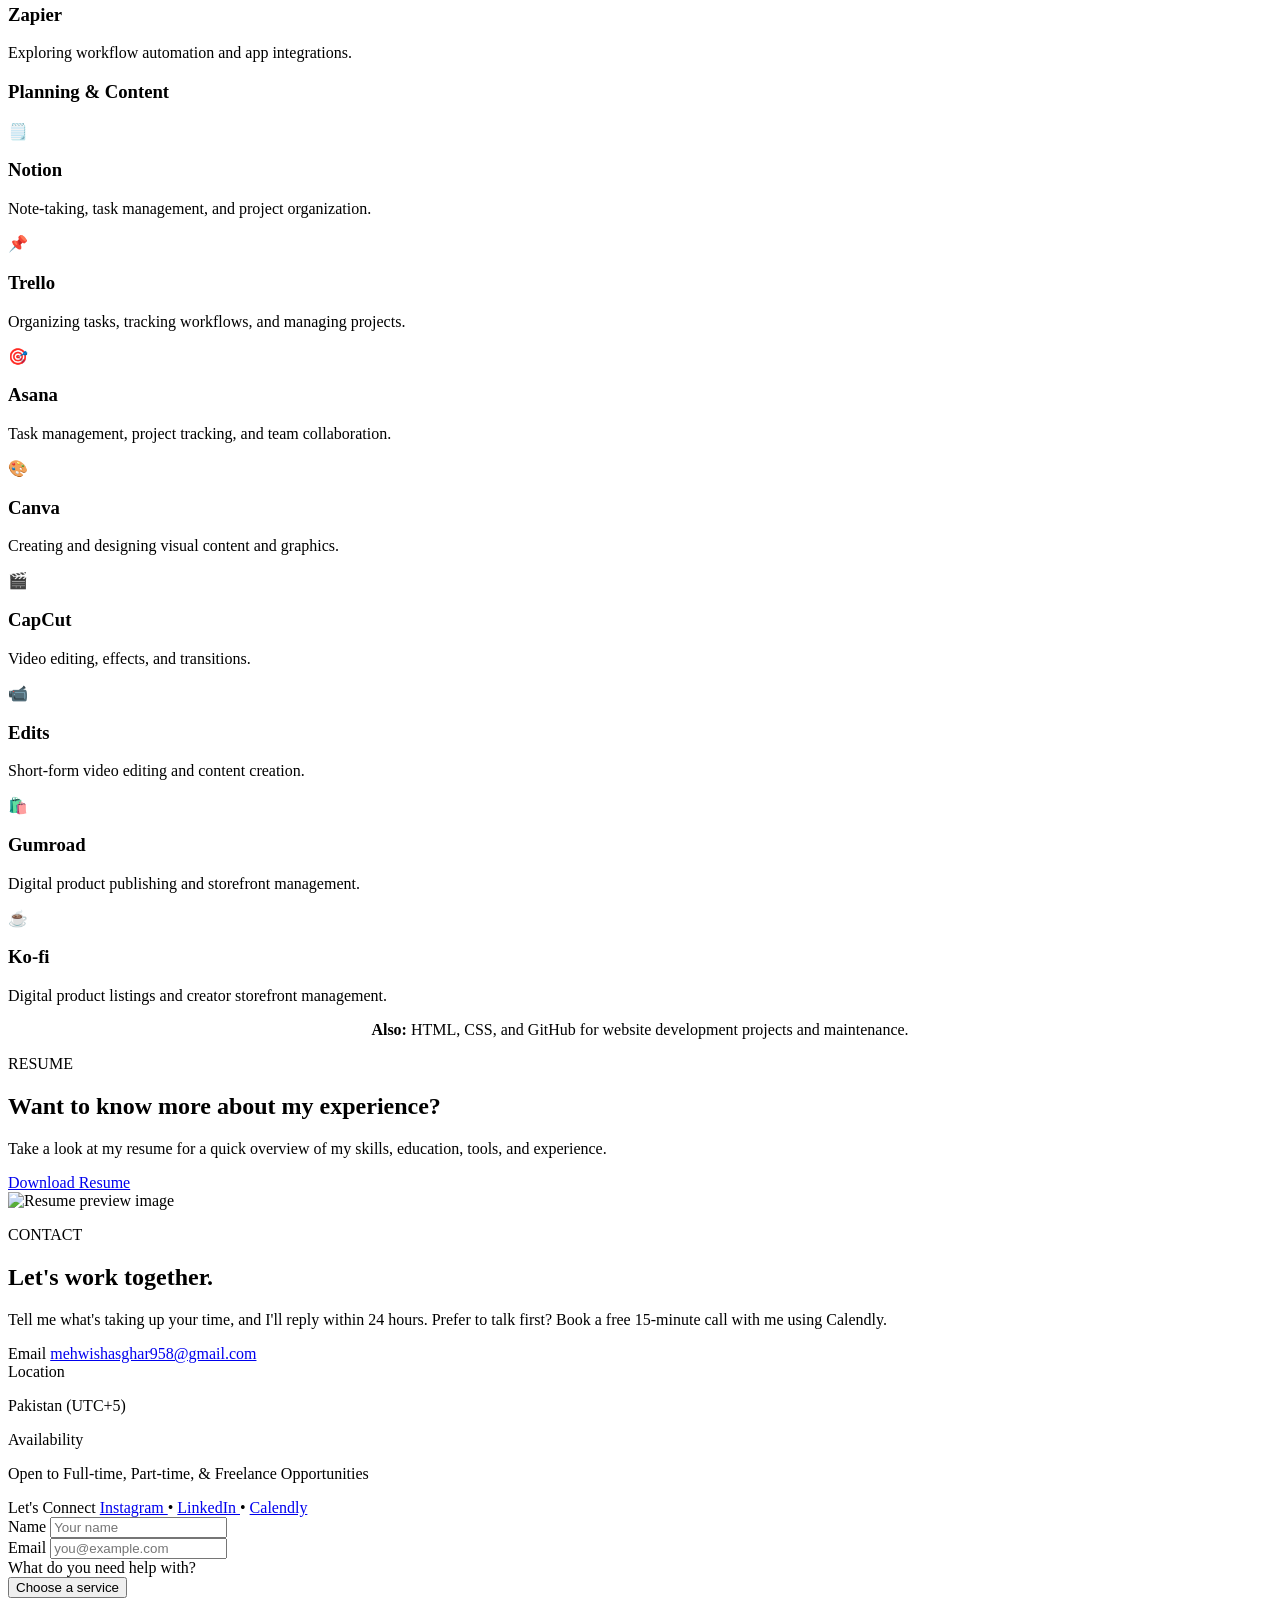
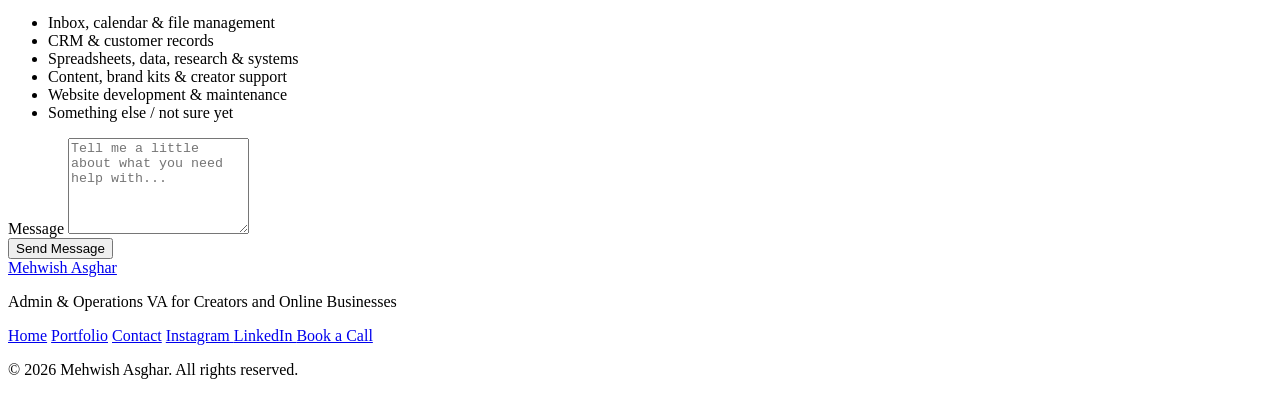
==== commit dd48631a: "Update index.html" ====
--- a/index.html
+++ b/index.html
@@ -1,464 +1,1288 @@
 <!DOCTYPE html>
 <html lang="en">
+
 <head>
     <meta charset="UTF-8">
     <meta name="viewport" content="width=device-width, initial-scale=1.0">
-    <title>Mehwish | Professional Virtual Assistant</title>
-    <meta name="description" content="Professional Virtual Assistant specializing in inbox management, Canva design, Excel organization, and social media scheduling.">
-    
-    <!-- Google Fonts -->
+
+    <title>Mehwish Asghar | Home</title>
+
     <link rel="preconnect" href="https://fonts.googleapis.com">
     <link rel="preconnect" href="https://fonts.gstatic.com" crossorigin>
-    <link href="https://fonts.googleapis.com/css2?family=DM+Sans:wght@400;500;600;700&family=Cormorant+Garamond:ital,wght@0,500;0,600;0,700;1,600&display=swap" rel="stylesheet">
-
-    <style>
-        /* --- RESET & BASE STYLES --- */
-        :root {
-            --primary: #1f1c1a;
-            --primary-hover: #000000;
-            --text-dark: #2e2824;
-            --text-light: #6e655c;
-            --bg-light: #f2ebdd;
-            --cream: #f8f4ea;
-            --white: #fffdf8;
-            --border: #e4dacb;
-        }
-        * { margin: 0; padding: 0; box-sizing: border-box; }
-        body { font-family: 'DM Sans', sans-serif; line-height: 1.6; color: var(--text-dark); background: var(--cream); }
-        a { text-decoration: none; color: inherit; transition: 0.3s; }
-        ul { list-style: none; }
-        .container { max-width: 1000px; margin: 0 auto; padding: 0 20px; }
-        .section { padding: 80px 0; }
-        .section-light { background-color: var(--bg-light); }
-        .text-center { text-align: center; }
-        
-        /* --- TYPOGRAPHY --- */
-        .eyebrow { text-transform: uppercase; letter-spacing: 1.5px; font-size: 0.85rem; font-weight: 700; color: var(--primary); margin-bottom: 10px; }
-        h1 { font-size: 3rem; font-weight: 700; line-height: 1.2; margin-bottom: 15px; }
-        h2 { font-size: 2rem; font-weight: 700; margin-bottom: 20px; }
-        h3 { font-size: 1.25rem; font-weight: 600; margin-bottom: 10px; }
-        p { color: var(--text-light); margin-bottom: 15px; }
-
-        /* --- BUTTONS --- */
-        .button { display: inline-block; padding: 12px 28px; border-radius: 8px; font-weight: 600; font-size: 1rem; cursor: pointer; border: none; }
-        .button-primary { background: var(--primary); color: var(--white); }
-        .button-primary:hover { background: var(--primary-hover); }
-        .button-secondary { background: transparent; color: var(--primary); border: 2px solid var(--primary); }
-        .button-secondary:hover { background: var(--bg-light); }
-
-        /* --- NAVIGATION --- */
-        .navbar { position: sticky; top: 0; background: rgba(255, 255, 255, 0.95); backdrop-filter: blur(10px); border-bottom: 1px solid var(--border); z-index: 1000; padding: 15px 0; }
-        .nav-container { display: flex; justify-content: space-between; align-items: center; }
-        .logo { font-family: 'Cormorant Garamond', Georgia, serif; font-size: 1.9rem; font-weight: 600; font-style: italic; letter-spacing: 0.04em; line-height: 1; color: var(--primary); display: inline-flex; align-items: center; gap: 10px; }
-        .logo::after { content: ""; display: inline-block; width: 28px; height: 1px; background: currentColor; opacity: 0.6; }
-        .nav-links { display: flex; gap: 30px; align-items: center; }
-        .nav-links a { font-weight: 500; font-size: 0.95rem; color: var(--text-dark); }
-        .nav-links a:hover { color: var(--primary); }
-        .menu-button { display: none; background: none; border: none; font-size: 1.5rem; cursor: pointer; }
-
-        /* --- HERO --- */
-        .hero { padding: 100px 0 80px; }
-        .hero-container { display: flex; align-items: center; gap: 60px; }
-        .hero-content { flex: 1; }
-        .hero-description { font-size: 1.1rem; margin-bottom: 30px; }
-        .hero-buttons { display: flex; gap: 15px; margin-bottom: 25px; }
-        .availability { font-size: 0.9rem; color: var(--text-light); font-weight: 500; }
-        
-        /* NEW: Profile Image Styling */
-        .hero-avatar { 
-            flex: 0 0 320px; 
-            height: 320px; 
-            border-radius: 24px; 
-            overflow: hidden; 
-            border: 4px solid var(--white); 
-            box-shadow: 0 20px 40px rgba(31, 28, 26, 0.12); 
-        }
-        .hero-avatar img { width: 100%; height: 100%; object-fit: cover; }
-
-        /* --- CARDS & GRIDS --- */
-        .section-heading { text-align: center; max-width: 700px; margin: 0 auto 50px; }
-        .capability-grid, .service-grid { display: grid; grid-template-columns: repeat(auto-fit, minmax(280px, 1fr)); gap: 30px; }
-        .card { background: var(--white); padding: 35px; border-radius: 16px; border: 1px solid var(--border); transition: 0.3s; }
-        .card:hover { transform: translateY(-5px); box-shadow: 0 15px 30px rgba(0,0,0,0.05); border-color: var(--primary); }
-        .card-icon { font-size: 2rem; margin-bottom: 15px; }
-        .card ul { margin-top: 15px; }
-        .card li { margin-bottom: 10px; color: var(--text-light); font-size: 0.95rem; padding-left: 25px; position: relative; }
-        .card li::before { content: "✓"; color: var(--primary); position: absolute; left: 0; font-weight: 700; }
-
-        /* --- ABOUT --- */
-        .about-container { display: flex; gap: 60px; align-items: center; }
-        .about-image { 
-            flex: 1; 
-            border-radius: 16px; 
-            overflow: hidden; 
-            box-shadow: 0 10px 30px rgba(0,0,0,0.08); 
-        }
-        .about-image img { width: 100%; height: 100%; object-fit: cover; display: block; }
-        .about-content { flex: 1; }
-        .strengths { display: grid; grid-template-columns: 1fr 1fr; gap: 20px; margin-top: 30px; }
-        .strength strong { display: block; color: var(--text-dark); margin-bottom: 5px; }
-        .strength p { font-size: 0.9rem; margin: 0; }
-
-        /* --- WORKSPACE GALLERY (NEW) --- */
-        .gallery-grid { display: grid; grid-template-columns: repeat(3, 1fr); gap: 20px; margin-top: 30px; }
-        .gallery-item { border-radius: 12px; overflow: hidden; box-shadow: 0 4px 15px rgba(0,0,0,0.05); }
-        .gallery-item img { width: 100%; height: 200px; object-fit: cover; display: block; transition: 0.3s; }
-        .gallery-item img:hover { transform: scale(1.03); }
-
-        /* --- WORKFLOW --- */
-        .workflow-grid { display: grid; grid-template-columns: repeat(auto-fit, minmax(250px, 1fr)); gap: 30px; margin-top: 40px; }
-        .workflow-step { text-align: center; padding: 20px; }
-        .workflow-step span { display: inline-block; width: 40px; height: 40px; background: var(--primary); color: white; border-radius: 50%; line-height: 40px; font-weight: 700; margin-bottom: 15px; }
-
-        /* --- TOOLS --- */
-        .tool-category { margin-bottom: 40px; }
-        .tool-category-title { font-size: 1.1rem; color: var(--text-light); text-transform: uppercase; letter-spacing: 1px; margin-bottom: 20px; border-bottom: 2px solid var(--border); padding-bottom: 10px; display: inline-block; }
-        .tools-grid { display: grid; grid-template-columns: repeat(auto-fill, minmax(200px, 1fr)); gap: 20px; }
-        .tool-card { background: var(--white); padding: 25px; border-radius: 12px; border: 1px solid var(--border); text-align: center; transition: 0.3s; }
-        .tool-card:hover { border-color: var(--primary); }
-        .tool-card .tool-icon { font-size: 2rem; margin-bottom: 10px; }
-        .tool-card h3 { font-size: 1rem; margin-bottom: 8px; }
-        .tool-card p { font-size: 0.85rem; margin: 0; }
-
-        /* --- CONTACT --- */
-        .contact-container { display: grid; grid-template-columns: 1fr 1fr; gap: 60px; }
-        .contact-details div { margin-bottom: 25px; }
-        .contact-details span { display: block; font-size: 0.85rem; text-transform: uppercase; letter-spacing: 1px; color: var(--text-light); margin-bottom: 5px; }
-        .contact-details a, .contact-details p { font-size: 1.1rem; font-weight: 600; color: var(--text-dark); margin: 0; }
-        .contact-details a:hover { color: var(--primary); }
-
-        /* --- CONTACT FORM --- */
-        .contact-form { background: var(--white); padding: 40px; border-radius: 16px; border: 1px solid var(--border); display: flex; flex-direction: column; gap: 6px; }
-        .contact-form h3 { font-size: 1.25rem; margin-bottom: 4px; }
-        .contact-form > p { font-size: 0.9rem; margin-bottom: 10px; }
-        .contact-form label { font-size: 0.9rem; font-weight: 600; color: var(--text-dark); margin-top: 8px; }
-        .contact-form input, .contact-form select, .contact-form textarea { font-family: inherit; font-size: 1rem; width: 100%; padding: 12px 14px; border: 1px solid var(--border); border-radius: 8px; background: var(--bg-light); color: var(--text-dark); }
-        .contact-form input:focus, .contact-form select:focus, .contact-form textarea:focus { outline: none; border-color: var(--primary); }
-        .contact-form textarea { resize: vertical; }
-        .contact-form button { align-self: flex-start; margin-top: 12px; font-family: inherit; }
-        .contact-form button:disabled { opacity: 0.6; cursor: not-allowed; }
-        .form-status { font-size: 0.9rem; font-weight: 600; color: var(--primary); margin: 8px 0 0; min-height: 1em; }
-
-        /* --- FOOTER --- */
-        .footer { background: var(--text-dark); color: var(--white); padding: 60px 0 30px; }
-        .footer-container { display: flex; justify-content: space-between; align-items: flex-start; flex-wrap: wrap; gap: 30px; }
-        .footer .logo { color: var(--white); margin-bottom: 10px; display: block; }
-        .footer p { color: #94a3b8; font-size: 0.9rem; }
-        .footer-links { display: flex; gap: 25px; }
-        .footer-links a { color: #cbd5e1; font-size: 0.95rem; }
-        .footer-links a:hover { color: var(--white); }
-        .copyright { width: 100%; text-align: center; margin-top: 40px; padding-top: 20px; border-top: 1px solid #334155; color: #64748b; font-size: 0.85rem; }
-
-        /* --- MOBILE RESPONSIVE --- */
-        @media (max-width: 768px) {
-            h1 { font-size: 2.2rem; }
-            h2 { font-size: 1.6rem; }
-            .hero-container, .about-container, .contact-container { flex-direction: column; text-align: center; }
-            .hero-buttons { justify-content: center; }
-            .hero-avatar { margin: 0 auto; width: 250px; height: 250px; }
-            .strengths { grid-template-columns: 1fr; text-align: left; }
-            .gallery-grid { grid-template-columns: 1fr; }
-            .nav-links { display: none; position: absolute; top: 100%; left: 0; right: 0; background: var(--white); flex-direction: column; padding: 20px; border-bottom: 1px solid var(--border); gap: 15px; }
-            .nav-links.open { display: flex; }
-            .menu-button { display: block; }
-            .footer-container { flex-direction: column; text-align: center; align-items: center; }
-            .footer-links { flex-wrap: wrap; justify-content: center; }
-        }
-    </style>
+
+    <link href="https://fonts.googleapis.com/css2?family=DM+Sans:wght@400;500;600;700&display=swap" rel="stylesheet">
+
+    <link rel="icon" type="image/png" href="images/site-icon.png">
+
+    <!-- CSS -->
+    <link rel="stylesheet" href="style.css">
+
+    <!-- SEO -->
+    <meta name="description" content="Mehwish Asghar — admin & operations virtual assistant portfolio showcasing projects and skills.">
+
+    <!-- Open Graph / Social Preview -->
+    <meta property="og:title" content="Mehwish Asghar | Portfolio">
+    <meta property="og:description"
+        content="A portfolio website to showcase my skills and experience in admin support and content management.">
+    <meta property="og:type" content="website">
+    <!-- EDIT: uncomment when live -->
+    <!-- <meta property="og:url" content="https://yourusername.github.io/your-repo/"> -->
+    <!-- <meta property="og:image" content="https://yourusername.github.io/your-repo/images/portfolio-preview.jpg"> -->
+
 </head>
+
 <body>
 
-    <!-- NAVIGATION -->
+    <!-- =====================================================
+         NAVIGATION
+    ====================================================== -->
+
     <header class="navbar">
+
         <div class="container nav-container">
-            <a href="#home" class="logo">Mehwish</a>
-            <nav class="nav-links" id="main-nav">
-                <a href="#home">Home</a>
-                <a href="#about">About</a>
-                <a href="#services">Services</a>
-                <a href="#tools">Tools</a>
-                <a href="#contact">Contact</a>
-                <a href="mailto:mehwishasghar958@gmail.com" class="button button-primary">Hire Me</a>
+
+            <a href="#home" class="logo">
+                Mehwish Asghar
+            </a>
+
+            <nav class="nav-links" id="main-nav" aria-label="Main navigation">
+                <a href="index.html">Home</a>
+                <a href="index.html#about">About</a>
+                <a href="index.html#services">Services</a>
+                <div class="nav-dropdown">
+                    <a href="portfolio.html" class="dropdown-toggle">
+                        Portfolio
+                    </a>
+
+                    <div class="dropdown-menu">
+                        <a href="portfolio.html#section-1">Creator &amp; Online Business Support</a>
+                        <a href="portfolio.html#section-2">Admin &amp; Operations Systems</a>
+                        <a href="portfolio.html#section-3">Data, Reporting &amp; Research</a>
+                    </div>
+                </div>
+                <a href="index.html#tools">Tools</a>
+                <a href="index.html#resume">Resume</a>
+                <a href="index.html#contact">Contact</a>
+                <a href="https://calendly.com/mehwishasghar958/new-meeting" target="_blank" rel="noopener noreferrer"
+                    class="button button-primary nav-cta">Book a Call</a>
             </nav>
-            <button class="menu-button" onclick="document.getElementById('main-nav').classList.toggle('open')">☰</button>
+
+            <!-- Mobile menu button -->
+            <button class="menu-button" type="button" aria-label="Open menu" aria-expanded="false"
+                aria-controls="main-nav">☰</button>
+
         </div>
+
     </header>
 
+
     <main>
-        <!-- HERO SECTION -->
+
+    <!-- =====================================================
+        HERO / HOME
+    ====================================================== -->
+
         <section id="home" class="hero">
+
             <div class="container hero-container">
+
                 <div class="hero-content">
-                    <p class="eyebrow">PROFESSIONAL VIRTUAL ASSISTANT</p>
-                    <h1>Hi, I'm Mehwish!</h1>
-                    <h2>Admin & Operations Support for Digital Creators and Small Online Businesses</h2>
+
+                    <p class="eyebrow">
+                        ADMIN &amp; OPERATIONS VIRTUAL ASSISTANT
+                    </p>
+
+                    <h1>
+                        Hi, I'm Mehwish!
+                    </h1>
+
+                    <h2>
+                        Admin &amp; Operations Support for Digital Creators and Small Online Businesses
+                    </h2>
+
                     <p class="hero-description">
-                        I organize your inbox, manage your client records, and handle your content scheduling. I build the behind-the-scenes systems that make your business look professional and run smoothly, so you can focus on what you do best.
-                    </p>
+                        I organize your inbox, client records, content, and build the behind-the-scenes setup that
+                        makes your business look professional and run smoothly, so you can spend more of your time
+                        doing what only you can do.
+                    </p>
+
                     <div class="hero-buttons">
-                        <a href="#services" class="button button-primary">View My Services</a>
-                        <a href="mailto:mehwishasghar958@gmail.com" class="button button-secondary">Email Me</a>
-                    </div>
-                    <p class="availability">📍 Based in Pakistan · Open to freelance & part-time remote work</p>
-                </div>
-                <!-- PICTURE 1 GOES HERE -->
+
+                        <a href="portfolio.html" class="button button-primary">
+                            View My Work
+                        </a>
+
+                        <a href="https://calendly.com/mehwishasghar958/new-meeting" target="_blank"
+                            rel="noopener noreferrer" class="button button-secondary">Book a Free 15-Min Call</a>
+
+                    </div>
+
+                    <p class="availability">
+                        Pakistan (UTC+5) · Flexible hours · Open to full/part-time and freelance roles
+                    </p>
+
+                </div>
+
+
+                <!-- Hero Avatar -->
+
                 <div class="hero-avatar">
-                    <img src="profile.jpg" alt="Mehwish - Professional Virtual Assistant">
-                </div>
+
+                    <img src="images/profile-picture-1.png" alt="Mehwish's profile picture">
+
+                </div>
+
             </div>
+
         </section>
 
-        <!-- CAPABILITIES SECTION -->
-        <section class="section section-light">
+
+        <!-- =====================================================
+             WHAT I CAN HELP WITH
+        ====================================================== -->
+
+        <section class="capabilities">
+
             <div class="container">
+
                 <div class="section-heading">
-                    <p class="eyebrow">WHAT I CAN HELP WITH</p>
-                    <h2>Keeping your business and work organized, one task at a time.</h2>
-                </div>
+
+                    <p class="eyebrow">
+                        WHAT I CAN HELP WITH
+                    </p>
+
+                    <h2>
+                        Keeping your business and work organized,
+                        one task at a time.
+                    </h2>
+
+                </div>
+
+
                 <div class="capability-grid">
-                    <article class="card">
-                        <div class="card-icon">📩</div>
-                        <h3>Inbox & Admin Management</h3>
+
+                    <!-- Card 1 -->
+                    <article class="capability-card">
+
+                        <div class="card-icon">
+                            📩
+                        </div>
+
+                        <h3>Inbox &amp; Admin Management</h3>
+
                         <ul>
                             <li>Organized inbox and calendar</li>
                             <li>Easy-to-find files</li>
                             <li>Invoice and receipt tracking</li>
                         </ul>
+
                     </article>
-                    <article class="card">
-                        <div class="card-icon">📁</div>
-                        <h3>CRM & Client Onboarding</h3>
+
+
+                    <!-- Card 2 -->
+                    <article class="capability-card">
+
+                        <div class="card-icon">
+                            📁
+                        </div>
+
+                        <h3>CRM &amp; Client Onboarding</h3>
+
                         <ul>
                             <li>Accurate contact records</li>
                             <li>Follow-ups that never slip</li>
                             <li>Smooth client onboarding setup</li>
                         </ul>
+
                     </article>
-                    <article class="card">
-                        <div class="card-icon">📅</div>
-                        <h3>Content & Brand Support</h3>
+
+
+                    <!-- Card 3 -->
+                    <article class="capability-card">
+
+                        <div class="card-icon">
+                            📊
+                        </div>
+
+                        <h3>Data, Research &amp; Systems</h3>
+
                         <ul>
-                            <li>Canva designs and graphics</li>
-                            <li>Social media scheduling</li>
-                            <li>Video editing (CapCut)</li>
+                            <li>Clean data and clear reports</li>
+                            <li>Competitor and lead research</li>
+                            <li>Custom trackers and systems</li>
+                        </ul>
+
+                    </article>
+
+
+                    <!-- Card 4 -->
+                    <article class="capability-card">
+
+                        <div class="card-icon">
+                            📅
+                        </div>
+
+                        <h3>Content &amp; Brand Support</h3>
+
+                        <ul>
+                            <li>Brand and media kit design</li>
+                            <li>Graphics and post scheduling</li>
+                            <li>Video editing</li>
                         </ul>
                     </article>
-                </div>
+
+                </div>
+
+                <p class="addon-note">
+                    <span class="addon-note-icon">🌐</span>
+                    <span><strong>Additional web support:</strong> develop and keep your site fresh, mobile-friendly, and ready to bring in customers and leads.</span>
+                </p>
+
             </div>
+
         </section>
 
-        <!-- ABOUT SECTION -->
-        <section id="about" class="section">
+
+        <!-- =====================================================
+             ABOUT
+        ====================================================== -->
+
+        <section id="about" class="about section">
+
             <div class="container about-container">
-                <!-- PICTURE 2 GOES HERE -->
+
                 <div class="about-image">
-                    <img src="about.jpg" alt="Mehwish working">
-                </div>
+
+                    <img src="images/stockimage1.png"
+                        alt="An image of Mehwish and her work experience">
+
+                </div>
+
+
                 <div class="about-content">
-                    <p class="eyebrow">ABOUT ME</p>
-                    <h2>Organized, detail-oriented, and always ready to learn.</h2>
-                    <p>I’m a detail-oriented Virtual Assistant based in Pakistan. I specialize in helping creators and small businesses stay organized and efficient. From managing cluttered inboxes to designing eye-catching Canva graphics and keeping Excel sheets perfectly organized, I handle the behind-the-scenes work so you can focus on growing your business.</p>
-                    <p>I learn new tools quickly, communicate clearly, and make sure no detail is ever missed.</p>
+
+                    <p class="eyebrow">
+                        ABOUT ME
+                    </p>
+
+                    <h2>
+                        Organized, detail-oriented,
+                        and always ready to learn.
+                    </h2>
+
+                    <p>
+                        I'm a virtual assistant based in Pakistan. On the side, I also run my own small digital
+                        product shop, where I manage everything from product listings and customer inquiries to
+                        content scheduling and product creation. Along the way I've built hands-on experience in
+                        data entry, records verification, and written content.
+                    </p>
+
+                    <p>
+                        I'm most comfortable with the tools creators and small online businesses actually use: Google
+                        Workspace, Notion, Asana, Canva, Excel, and Zoho CRM. I learn new tools quickly,
+                        communicate clearly in writing, and send regular updates if needed so you always know where
+                        things stand.
+                    </p>
+
+
                     <div class="strengths">
-                        <div class="strength"><strong>✓ Attention to Detail</strong><p>Verified and organized data with 100% accuracy.</p></div>
-                        <div class="strength"><strong>✓ Organization</strong><p>Built clear folder structures and scheduling systems.</p></div>
-                        <div class="strength"><strong>✓ Adaptability</strong><p>Quickly master new software and business workflows.</p></div>
-                        <div class="strength"><strong>✓ Reliability</strong><p>Consistent communication and on-time delivery.</p></div>
-                    </div>
-                </div>
+
+                        <div class="strength">
+                            <strong>✓ Attention to Detail</strong>
+                            <p>
+                                Records and entries checked carefully against source documents before anything is
+                                sent out.
+                            </p>
+                        </div>
+
+                        <div class="strength">
+                            <strong>✓ Organization</strong>
+                            <p>
+                                Built Notion and Google Sheets systems for content, listings, and scheduling across
+                                multiple digital products.
+                            </p>
+                        </div>
+
+                        <div class="strength">
+                            <strong>✓ Adaptability</strong>
+                            <p>
+                                Learned Zoho CRM and Asana through hands-on practice and applied them in real
+                                projects.
+                            </p>
+                        </div>
+
+                        <div class="strength">
+                            <strong>✓ Reliability</strong>
+                            <p>
+                                Met deadlines consistently and kept clients updated with short, clear summaries.
+                            </p>
+                        </div>
+
+                    </div>
+
+                </div>
+
             </div>
+
         </section>
 
-        <!-- WORKSPACE GALLERY SECTION (NEW) -->
-        <section class="section section-light">
+
+        <!-- =====================================================
+             SERVICES
+        ====================================================== -->
+
+        <section id="services" class="services section section-light">
+
             <div class="container">
+
                 <div class="section-heading">
-                    <p class="eyebrow">MY WORKSPACE</p>
-                    <h2>A glimpse into my professional setup</h2>
-                    <p>I take pride in my organized, dedicated workspace that allows me to deliver my best work for your business.</p>
-                </div>
-                <div style="text-align: center; margin-top: 30px;">
-                    <a href="profile.html" class="button button-primary">View Profile</a>
-                </div>
-            </div>
-        </section>
-
-        <!-- SERVICES SECTION -->
-        <section id="services" class="section">
-            <div class="container">
-                <div class="section-heading">
-                    <p class="eyebrow">SERVICES</p>
-                    <h2>How I can support you</h2>
-                    <p>Reliable admin, operations, and creator support that keeps your everyday work organized and seamless.</p>
-                </div>
+
+                    <p class="eyebrow">
+                        SERVICES
+                    </p>
+
+                    <h2>
+                        How I can support you
+                    </h2>
+
+                    <p>
+                        Reliable admin, operations, and creator support that keeps your everyday work organized and seamless.
+                    </p>
+
+                </div>
+
+
                 <div class="service-grid">
-                    <article class="card">
-                        <div class="card-icon">📩</div>
-                        <h3>Inbox, Calendar & File Management</h3>
-                        <p>A clutter-free inbox, a schedule that runs smoothly, and files you can find in seconds.</p>
+
+                    <!-- Service 1 -->
+                    <article class="service-card">
+
+                        <div class="card-icon">
+                            📩
+                        </div>
+
+                        <h3>
+                            Inbox, Calendar &amp; File Management
+                        </h3>
+
+                        <p>
+                            A clutter-free inbox, a schedule that runs smoothly, and files you can find in seconds.
+                        </p>
+
                         <ul>
                             <li>Organized inbox with labels, filters, and brand outreach handling</li>
                             <li>Conflict-free calendar scheduling</li>
                             <li>Clear folder structures and naming conventions</li>
+                            <li>Polished documents and proposals</li>
                             <li>Invoice preparation and receipt tracking</li>
                         </ul>
+
                     </article>
-                    <article class="card">
-                        <div class="card-icon">📁</div>
-                        <h3>CRM & Customer Records</h3>
-                        <p>No lead slips through, and every new client gets a smooth, professional start.</p>
+
+
+                    <!-- Service 2 -->
+                    <article class="service-card">
+
+                        <div class="card-icon">
+                            📁
+                        </div>
+
+                        <h3>
+                            CRM &amp; Customer Records
+                        </h3>
+
+                        <p>
+                            No lead slips through, and every new client gets a smooth, professional start.
+                        </p>
+
                         <ul>
                             <li>Up-to-date contact and lead records</li>
                             <li>Follow-up tracking and task reminders</li>
                             <li>Customer inquiries handled and answered</li>
-                            <li>Backend client onboarding: intake forms, welcome emails, and checklists</li>
+                            <li>Verified, duplicate-free records</li>
+                            <li><b>Backend client onboarding:</b> intake forms, welcome emails, and onboarding checklists</li>
+                        </ul>
+
+                    </article>
+
+
+                    <!-- Service 3 -->
+                    <article class="service-card">
+
+                        <div class="card-icon">
+                            🔎
+                        </div>
+
+                        <h3>
+                            Spreadsheets, Data, Research &amp; Systems
+                        </h3>
+
+                        <p>
+                            Messy information becomes clean data, clear trackers, and systems that save you hours.
+                        </p>
+
+                        <ul>
+                            <li>Clean, standardized data with duplicates removed</li>
+                            <li>Tracking sheets and monthly summaries you can act on</li>
+                            <li>Competitor and lead list research</li>
+                            <li>Ongoing updates and maintenance of existing systems</li>
+                            <li><b>Custom systems:</b> trackers, dashboards, and automated workflows built to fit your business</li>
+                        </ul>
+
+                    </article>
+
+
+                    <!-- Service 4 -->
+                    <article class="service-card">
+
+                        <div class="card-icon">
+                            📅
+                        </div>
+
+                        <h3>
+                            Content, Brand Kits &amp; Creator Support
+                        </h3>
+
+                        <p>
+                            A consistent brand, and a content calendar that posts itself.
+                        </p>
+
+                        <ul>
+                            <li><b>Brand kit and media kit design</b> that makes you look professional and brand-deal ready</li>
+                            <li>Notion content calendars</li>
+                            <li>Canva graphics and templates</li>
+                            <li>Post scheduling, ready to publish</li>
+                            <li>Video editing and promotional reels</li>
                         </ul>
                     </article>
-                    <article class="card">
-                        <div class="card-icon">📅</div>
-                        <h3>Content & Creator Support</h3>
-                        <p>A consistent brand, and a content calendar that posts itself.</p>
-                        <ul>
-                            <li>Eye-catching Canva graphics and templates</li>
-                            <li>Social media scheduling and management</li>
-                            <li>Video editing and promotional reels (CapCut)</li>
-                            <li>Organizing Excel sheets and data tracking</li>
-                        </ul>
-                    </article>
-                </div>
+
+                </div>
+
+                <p class="addon-note">
+                    <span class="addon-note-icon">🌐</span>
+                    <span><strong>Website development &amp; maintenance:</strong> a website that stays fresh, works on every
+                        device, and gets you leads. This covers content updates, simple landing pages, responsive design, and link and mobile testing.</span>
+                </p>
+
             </div>
+
         </section>
 
-        <!-- WORKFLOW SECTION -->
-        <section class="section section-light">
+        <!-- =====================================================
+             PORTFOLIO PREVIEW
+        ====================================================== -->
+
+        <section class="portfolio-preview section">
+
             <div class="container">
+
                 <div class="section-heading">
-                    <p class="eyebrow">MY APPROACH</p>
-                    <h2>A simple workflow for every task.</h2>
-                </div>
+
+                    <p class="eyebrow">
+                        MY WORK
+                    </p>
+
+                    <h2>
+                        See what I can do.
+                    </h2>
+
+                    <p>
+                        Explore my sample projects and see how I approach
+                        data management, research, organization, and
+                        administrative support.
+                    </p>
+
+                    <a href="portfolio.html" class="button button-primary">
+                        View My Portfolio
+                    </a>
+
+                </div>
+
+            </div>
+
+        </section>
+
+
+        <!-- =====================================================
+             WORKFLOW
+        ====================================================== -->
+
+        <section class="workflow section section-light">
+
+            <div class="container">
+
+                <div class="section-heading">
+
+                    <p class="eyebrow">
+                        MY APPROACH
+                    </p>
+
+                    <h2>
+                        A simple workflow for every task.
+                    </h2>
+
+                </div>
+
+
                 <div class="workflow-grid">
-                    <div class="workflow-step"><span>01</span><h3>Understand</h3><p>Confirm the task, priorities, and deadline.</p></div>
-                    <div class="workflow-step"><span>02</span><h3>Organize</h3><p>Set up a clear structure before beginning.</p></div>
-                    <div class="workflow-step"><span>03</span><h3>Execute</h3><p>Complete the task carefully and consistently.</p></div>
-                    <div class="workflow-step"><span>04</span><h3>Review</h3><p>Double-check accuracy before anything goes out.</p></div>
-                    <div class="workflow-step"><span>05</span><h3>Deliver</h3><p>Hand over the finished work in an organized format.</p></div>
-                    <div class="workflow-step"><span>06</span><h3>Update</h3><p>Send a short summary so you know what's done.</p></div>
-                </div>
+
+                    <div class="workflow-step">
+
+                        <span>01</span>
+
+                        <h3>
+                            Understand
+                        </h3>
+
+                        <p>
+                            Confirm the task, priorities, deadline, and preferred tools before starting.
+                        </p>
+
+                    </div>
+
+
+                    <div class="workflow-line"></div>
+
+
+                    <div class="workflow-step">
+
+                        <span>02</span>
+
+                        <h3>
+                            Organize
+                        </h3>
+
+                        <p>
+                            Set up a clear structure or checklist before beginning the work.
+                        </p>
+
+                    </div>
+
+
+                    <div class="workflow-line"></div>
+
+
+                    <div class="workflow-step">
+
+                        <span>03</span>
+
+                        <h3>
+                            Execute
+                        </h3>
+
+                        <p>
+                            Complete the task carefully, keeping formatting and naming consistent.
+                        </p>
+
+                    </div>
+
+
+                    <div class="workflow-line"></div>
+
+
+                    <div class="workflow-step">
+
+                        <span>04</span>
+
+                        <h3>
+                            Review
+                        </h3>
+
+                        <p>
+                            Double-check accuracy, links, and formatting before anything goes out.
+                        </p>
+
+                    </div>
+
+
+                    <div class="workflow-line"></div>
+
+
+                    <div class="workflow-step">
+
+                        <span>05</span>
+
+                        <h3>
+                            Deliver
+                        </h3>
+
+                        <p>
+                            Hand over the finished work in a clear, organized format.
+                        </p>
+
+                    </div>
+
+                    <div class="workflow-line"></div>
+
+                    <div class="workflow-step">
+
+                        <span>06</span>
+
+                        <h3>
+                            Update
+                        </h3>
+
+                        <p>
+                            Send a short end-of-day summary so you know what's done and what's next.
+                        </p>
+
+                    </div>
+
+                </div>
+
             </div>
+
         </section>
 
-        <!-- TOOLS SECTION -->
-        <section id="tools" class="section">
+
+        <!-- =====================================================
+     TOOLS
+====================================================== -->
+
+        <section id="tools" class="tools section">
+
             <div class="container">
+
                 <div class="section-heading">
                     <p class="eyebrow">TOOLS</p>
                     <h2>Tools I work with</h2>
                 </div>
+
+
+                <!-- ADMIN -->
                 <div class="tool-category">
-                    <h3 class="tool-category-title">Admin & Organization</h3>
+
+                    <h3 class="tool-category-title">Admin</h3>
+
                     <div class="tools-grid">
-                        <div class="tool-card"><div class="tool-icon">📧</div><h3>Gmail</h3><p>Email organization and professional communication.</p></div>
-                        <div class="tool-card"><div class="tool-icon">📅</div><h3>Google Calendar</h3><p>Scheduling, planning, and calendar organization.</p></div>
-                        <div class="tool-card"><div class="tool-icon">📁</div><h3>Google Drive</h3><p>File storage, organization, sharing, and management.</p></div>
-                        <div class="tool-card"><div class="tool-icon">📝</div><h3>Microsoft Word</h3><p>Document creation, editing, and professional formatting.</p></div>
-                    </div>
-                </div>
+
+                        <div class="tool-card">
+                            <div class="tool-icon">📩</div>
+                            <h3>Gmail</h3>
+                            <p>
+                                Email organization, management,
+                                and professional communication.
+                            </p>
+                        </div>
+
+                        <div class="tool-card">
+                            <div class="tool-icon">📅</div>
+                            <h3>Google Calendar</h3>
+                            <p>
+                                Scheduling, planning, and
+                                calendar organization.
+                            </p>
+                        </div>
+
+                        <div class="tool-card">
+                            <div class="tool-icon">📁</div>
+                            <h3>Google Drive</h3>
+                            <p>
+                                File storage, organization,
+                                sharing, and management.
+                            </p>
+                        </div>
+
+                        <div class="tool-card">
+                            <div class="tool-icon">📄</div>
+                            <h3>Google Docs</h3>
+                            <p>
+                                Collaborative document creation,
+                                editing, and formatting.
+                            </p>
+                        </div>
+
+                        <div class="tool-card">
+                            <div class="tool-icon">📝</div>
+                            <h3>Microsoft Word</h3>
+                            <p>
+                                Document creation, editing,
+                                and professional formatting.
+                            </p>
+                        </div>
+
+                        <div class="tool-card">
+                            <div class="tool-icon">💻</div>
+                            <h3>PowerPoint</h3>
+                            <p>
+                                Presentations and visual reports.
+                            </p>
+                        </div>
+
+                    </div>
+
+                </div>
+
+
+                <!-- DATA & CRM -->
                 <div class="tool-category">
-                    <h3 class="tool-category-title">Data & Planning</h3>
+
+                    <h3 class="tool-category-title">Data &amp; CRM</h3>
+
                     <div class="tools-grid">
-                        <div class="tool-card"><div class="tool-icon">📊</div><h3>Microsoft Excel</h3><p>Data entry, cleaning, organization, and formulas.</p></div>
-                        <div class="tool-card"><div class="tool-icon">📌</div><h3>Trello</h3><p>Organizing tasks, tracking workflows, and managing projects.</p></div>
-                    </div>
-                </div>
+
+                        <div class="tool-card">
+                            <div class="tool-icon">📊</div>
+                            <h3>Microsoft Excel</h3>
+                            <p>
+                                Data entry, cleaning,
+                                organization, and formulas.
+                            </p>
+                        </div>
+
+                        <div class="tool-card">
+                            <div class="tool-icon">📈</div>
+                            <h3>Google Sheets</h3>
+                            <p>
+                                Spreadsheet management, data
+                                organization, and collaboration.
+                            </p>
+                        </div>
+
+                        <div class="tool-card">
+                            <div class="tool-icon">💡</div>
+                            <h3>Zoho CRM</h3>
+                            <p>
+                                Basic CRM practice, contact
+                                organization, and record management.
+                            </p>
+                        </div>
+
+                        <div class="tool-card">
+                            <div class="tool-icon">⚡</div>
+                            <h3>Zapier</h3>
+                            <p>
+                                Exploring workflow automation
+                                and app integrations.
+                            </p>
+                        </div>
+
+                    </div>
+
+                </div>
+
+
+                <!-- PLANNING & CONTENT -->
                 <div class="tool-category">
-                    <h3 class="tool-category-title">Content & Design</h3>
+
+                    <h3 class="tool-category-title">
+                        Planning &amp; Content
+                    </h3>
+
                     <div class="tools-grid">
-                        <div class="tool-card"><div class="tool-icon">🎨</div><h3>Canva</h3><p>Creating and designing visual content, brand kits, and graphics.</p></div>
-                        <div class="tool-card"><div class="tool-icon">🎬</div><h3>CapCut</h3><p>Video editing, effects, transitions, and promotional reels.</p></div>
-                    </div>
-                </div>
+
+                        <div class="tool-card">
+                            <div class="tool-icon">🗒️</div>
+                            <h3>Notion</h3>
+                            <p>
+                                Note-taking, task management,
+                                and project organization.
+                            </p>
+                        </div>
+
+                        <div class="tool-card">
+                            <div class="tool-icon">📌</div>
+                            <h3>Trello</h3>
+                            <p>
+                                Organizing tasks, tracking
+                                workflows, and managing projects.
+                            </p>
+                        </div>
+
+                        <div class="tool-card">
+                            <div class="tool-icon">🎯</div>
+                            <h3>Asana</h3>
+                            <p>
+                                Task management, project tracking,
+                                and team collaboration.
+                            </p>
+                        </div>
+
+                        <div class="tool-card">
+                            <div class="tool-icon">🎨</div>
+                            <h3>Canva</h3>
+                            <p>
+                                Creating and designing visual
+                                content and graphics.
+                            </p>
+                        </div>
+
+                        <div class="tool-card">
+                            <div class="tool-icon">🎬</div>
+                            <h3>CapCut</h3>
+                            <p>Video editing, effects, and transitions.</p>
+                        </div>
+
+                        <div class="tool-card">
+                            <div class="tool-icon">📹</div>
+                            <h3>Edits</h3>
+                            <p>Short-form video editing and content creation.</p>
+                        </div>
+
+                        <div class="tool-card">
+                            <div class="tool-icon">🛍️</div>
+                            <h3>Gumroad</h3>
+                            <p>
+                                Digital product publishing
+                                and storefront management.
+                            </p>
+                        </div>
+
+                        <div class="tool-card">
+                            <div class="tool-icon">☕</div>
+                            <h3>Ko-fi</h3>
+                            <p>
+                                Digital product listings
+                                and creator storefront management.
+                            </p>
+                        </div>
+
+                    </div>
+
+                </div>
+
+
+                <!-- ADDITIONAL SKILLS -->
+                <center>
+                    <p class="tools-note">
+                        <strong>Also:</strong> HTML, CSS, and GitHub for website development projects and maintenance.
+                    </p>
+                </center>
+
             </div>
+
         </section>
 
-        <!-- CONTACT SECTION -->
-        <section id="contact" class="section section-light">
+
+        <!-- =====================================================
+             RESUME
+        ====================================================== -->
+
+        <section id="resume" class="resume section section-light">
+
+            <div class="container resume-container">
+
+                <div class="resume-content">
+
+                    <p class="eyebrow">
+                        RESUME
+                    </p>
+
+                    <h2>
+                        Want to know more about my experience?
+                    </h2>
+
+                    <p>
+                        Take a look at my resume for a quick overview
+                        of my skills, education, tools, and experience.
+                    </p>
+
+                    <a href="files/Mehwish-Asghar-Resume.pdf" class="button button-primary" download>
+                        Download Resume
+                    </a>
+
+                </div>
+
+
+                <div class="resume-preview">
+
+                    <div class="resume-paper">
+
+                        <img src="images/resume-preview.jpg" alt="Resume preview image">
+
+                    </div>
+
+                </div>
+
+            </div>
+
+        </section>
+
+
+        <!-- =====================================================
+             CONTACT
+        ====================================================== -->
+
+        <section id="contact" class="contact section">
+
             <div class="container contact-container">
+
                 <div class="contact-content">
-                    <p class="eyebrow">CONTACT</p>
-                    <h2>Let's work together.</h2>
-                    <p>Tell me what’s taking up your time, and I’ll reply within 24 hours to discuss how I can help streamline your business.</p>
+
+                    <p class="eyebrow">
+                        CONTACT
+                    </p>
+
+                    <h2>
+                        Let's work together.
+                    </h2>
+
+                    <p>
+                        Tell me what's taking up your time, and I'll reply within 24 hours.
+                        Prefer to talk first? Book a free 15-minute call with me using Calendly.
+                    </p>
+
                     <div class="contact-details">
+
                         <div>
                             <span>Email</span>
-                            <a href="mailto:mehwishasghar958@gmail.com">mehwishasghar958@gmail.com</a>
-                        </div>
+
+                            <a href="mailto:mehwishasghar958@gmail.com">
+                                mehwishasghar958@gmail.com
+                            </a>
+                        </div>
+
                         <div>
                             <span>Location</span>
-                            <p>Pakistan</p>
-                        </div>
+
+                            <p>
+                                Pakistan (UTC+5)
+                            </p>
+                        </div>
+
                         <div>
                             <span>Availability</span>
-                            <p>Open to Full-time, Part-time, & Freelance Remote Work</p>
-                        </div>
+
+                            <p>
+                                Open to Full-time, Part-time, &amp; Freelance Opportunities
+                            </p>
+                        </div>
+
                         <div>
                             <span>Let's Connect</span>
-                            <a href="https://www.instagram.com/12___________mimi46?dlrf=MTk2ejZlanU2ZXNyZQ==" target="_blank" rel="noopener" style="display: inline-flex; align-items: center; gap: 10px;"><svg width="22" height="22" viewBox="0 0 24 24" fill="none" stroke="currentColor" stroke-width="2" stroke-linecap="round" stroke-linejoin="round" aria-hidden="true"><rect x="2" y="2" width="20" height="20" rx="5" ry="5"></rect><path d="M16 11.37A4 4 0 1 1 12.63 8 4 4 0 0 1 16 11.37z"></path><line x1="17.5" y1="6.5" x2="17.51" y2="6.5"></line></svg>Instagram</a>
-                        </div>
-                    </div>
-                </div>
-                <form class="contact-form" id="contact-form" action="https://formspree.io/f/xljbjjay" method="POST">
-                    <!-- Formspree options: subject for the notification email, and a hidden spam trap -->
-                    <input type="hidden" name="_subject" value="New Virtual Assistant inquiry from your website">
-                    <input type="text" name="_gotcha" style="display: none" tabindex="-1" autocomplete="off">
-                    <h3>Ready to get your time back?</h3>
-                    <p>Fill this in and I'll get back to you within 24 hours.</p>
-
-                    <label for="name">Name</label>
-                    <input type="text" id="name" name="name" placeholder="Your name" required>
-
-                    <label for="email">Email</label>
-                    <input type="email" id="email" name="email" placeholder="you@example.com" required>
-
-                    <label for="help">What do you need help with?</label>
-                    <select id="help" name="help" required>
-                        <option value="Inbox & Admin Management">Inbox & Admin Management</option>
-                        <option value="CRM & customer records" selected>CRM & customer records</option>
-                        <option value="Content & Brand Support">Content & Brand Support</option>
-                        <option value="Excel & Data Organization">Excel & Data Organization</option>
-                        <option value="Other">Other</option>
-                    </select>
-
-                    <label for="message">Message</label>
-                    <textarea id="message" name="message" rows="5" placeholder="Tell me what's taking up your time..." required></textarea>
-
-                    <button type="submit" class="button button-primary">Send Message</button>
-                    <p class="form-status" id="form-status" role="status"></p>
+
+                            <a href="https://www.instagram.com/12___________mimi46" target="_blank" rel="noopener noreferrer">
+                                Instagram
+                            </a>
+                            • <a href="https://www.linkedin.com/in/mehwish-asghar-aba1ba385/" target="_blank" rel="noopener noreferrer">
+                                LinkedIn
+                            </a>
+                            • <a href="https://calendly.com/mehwishasghar958/new-meeting" target="_blank" rel="noopener noreferrer">
+                                Calendly
+                            </a>
+                        </div>
+
+                    </div>
+
+                </div>
+
+
+
+                <!-- =================================================
+                     FORMSPREE FORM (Basic HTML integration)
+                     Endpoint: https://formspree.io/f/mnpdpojw
+                ================================================== -->
+                <form class="contact-form" action="https://formspree.io/f/mnpdpojw" method="POST">
+                    <input type="hidden" name="_subject" value="New Portfolio Inquiry — Mehwish Asghar">
+
+                    <!-- Name -->
+                    <div class="form-group">
+                        <label for="name">Name</label>
+
+                        <input type="text" id="name" name="name" placeholder="Your name" required>
+                    </div>
+
+                    <!-- Email -->
+                    <div class="form-group">
+                        <label for="email">Email</label>
+
+                        <input type="email" id="email" name="email" placeholder="you@example.com" required>
+                    </div>
+
+                    <!-- What do you need help with? -->
+                    <div class="form-group">
+                        <label id="subject-label" for="subject-btn">
+                            What do you need help with?
+                        </label>
+
+                        <div class="custom-select">
+
+                            <!-- Formspree collects this hidden input -->
+                            <input type="hidden" name="service" id="service" value="" required>
+
+                            <button type="button" id="subject-btn" class="select-trigger" aria-haspopup="listbox"
+                                aria-expanded="false" aria-labelledby="subject-label subject-btn">
+                                <span class="select-value">
+                                    Choose a service
+                                </span>
+                            </button>
+
+                            <ul class="select-menu" role="listbox" aria-labelledby="subject-label">
+                                <li role="option" aria-selected="false">
+                                    Inbox, calendar &amp; file management
+                                </li>
+
+                                <li role="option" aria-selected="false">
+                                    CRM &amp; customer records
+                                </li>
+
+                                <li role="option" aria-selected="false">
+                                    Spreadsheets, data, research &amp; systems
+                                </li>
+
+                                <li role="option" aria-selected="false">
+                                    Content, brand kits &amp; creator support
+                                </li>
+
+                                <li role="option" aria-selected="false">
+                                    Website development &amp; maintenance
+                                </li>
+
+                                <li role="option" aria-selected="false">
+                                    Something else / not sure yet
+                                </li>
+                            </ul>
+                        </div>
+
+                        <p class="field-error" hidden>
+                            Please choose a service.
+                        </p>
+                    </div>
+
+                    <!-- Message -->
+                    <div class="form-group">
+                        <label for="message">Message</label>
+
+                        <textarea id="message" name="message" rows="6"
+                            placeholder="Tell me a little about what you need help with..." required></textarea>
+                    </div>
+
+                    <!-- Submit -->
+                    <button type="submit" class="button button-primary">
+                        Send Message
+                    </button>
+
                 </form>
+
+
             </div>
+
         </section>
+
     </main>
 
-    <!-- FOOTER -->
+
+    <!-- =====================================================
+         FOOTER
+    ====================================================== -->
+
     <footer class="footer">
+
         <div class="container footer-container">
+
             <div>
-                <a href="#home" class="logo">Mehwish</a>
-                <p>Professional Virtual Assistant for Creators and Online Businesses</p>
+
+                <a href="#home" class="logo">
+                    Mehwish Asghar
+                </a>
+
+                <p>
+                    Admin &amp; Operations VA for Creators and Online Businesses
+                </p>
+
             </div>
+
+
             <div class="footer-links">
+
                 <a href="#home">Home</a>
-                <a href="#about">About</a>
-                <a href="#services">Services</a>
+                <a href="portfolio.html">Portfolio</a>
                 <a href="#contact">Contact</a>
-                <a href="https://www.instagram.com/12___________mimi46?dlrf=MTk2ejZlanU2ZXNyZQ==" target="_blank" rel="noopener" style="display: inline-flex; align-items: center; gap: 8px;"><svg width="18" height="18" viewBox="0 0 24 24" fill="none" stroke="currentColor" stroke-width="2" stroke-linecap="round" stroke-linejoin="round" aria-hidden="true"><rect x="2" y="2" width="20" height="20" rx="5" ry="5"></rect><path d="M16 11.37A4 4 0 1 1 12.63 8 4 4 0 0 1 16 11.37z"></path><line x1="17.5" y1="6.5" x2="17.51" y2="6.5"></line></svg>Instagram</a>
+                <a href="https://www.instagram.com/12___________mimi46" target="_blank" rel="noopener noreferrer">
+                    Instagram
+                </a>
+                <a href="https://www.linkedin.com/in/mehwish-asghar-aba1ba385/" target="_blank" rel="noopener noreferrer">
+                    LinkedIn
+                </a>
+                <a href="https://calendly.com/mehwishasghar958/new-meeting" target="_blank" rel="noopener noreferrer">
+                    Book a Call
+                </a>
             </div>
-            <p class="copyright">© 2026 Mehwish. All rights reserved.</p>
+
+
+            <p class="copyright">
+                © 2026 Mehwish Asghar. All rights reserved.
+            </p>
+
         </div>
+
     </footer>
 
+    <!-- Mobile menu toggle -->
     <script>
-        // The form posts directly to Formspree, which shows its own "Thank you" page after submission.
+        (function () {
+            const button = document.querySelector(".menu-button");
+            const nav = document.getElementById("main-nav");
+            if (!button || !nav) return;
+
+            const setOpen = (open) => {
+                nav.classList.toggle("open", open);
+                button.setAttribute("aria-expanded", open);
+                button.setAttribute("aria-label", open ? "Close menu" : "Open menu");
+                button.textContent = open ? "✕" : "☰";
+            };
+
+            button.addEventListener("click", (e) => {
+                e.stopPropagation();
+                setOpen(!nav.classList.contains("open"));
+            });
+
+            nav.addEventListener("click", (e) => {
+                if (e.target.closest("a")) setOpen(false);
+            });
+
+            document.addEventListener("click", (e) => {
+                if (!nav.contains(e.target) && !button.contains(e.target)) setOpen(false);
+            });
+
+            document.addEventListener("keydown", (e) => {
+                if (e.key === "Escape") setOpen(false);
+            });
+
+            window.matchMedia("(min-width: 651px)").addEventListener("change", (e) => {
+                if (e.matches) setOpen(false);
+            });
+        })();
     </script>
 
+
+    <!-- Contact form custom dropdown -->
+    <script>
+        (function () {
+            const form = document.querySelector(".contact-form");
+            const select = document.querySelector(".custom-select");
+
+            if (!form || !select) return;
+
+            const trigger = select.querySelector(".select-trigger");
+            const label = select.querySelector(".select-value");
+            const input = select.querySelector('input[name="service"]');
+            const options = [...select.querySelectorAll('[role="option"]')];
+            const error = select.parentElement.querySelector(".field-error");
+
+            let active = -1;
+
+            const highlight = () => {
+                options.forEach((option, index) => {
+                    option.classList.toggle("active", index === active);
+                });
+            };
+
+            const setOpen = (open) => {
+                select.classList.toggle("open", open);
+                trigger.setAttribute("aria-expanded", String(open));
+
+                if (open) {
+                    active = Math.max(
+                        options.findIndex(
+                            option => option.getAttribute("aria-selected") === "true"
+                        ),
+                        0
+                    );
+
+                    highlight();
+                }
+            };
+
+            const choose = (index) => {
+                if (!options[index]) return;
+
+                const selectedService = options[index].textContent.trim();
+
+                options.forEach(option => {
+                    option.setAttribute("aria-selected", "false");
+                });
+
+                options[index].setAttribute("aria-selected", "true");
+
+                label.textContent = selectedService;
+
+                input.value = selectedService;
+
+                select.classList.add("has-value");
+                select.classList.remove("invalid");
+
+                error.hidden = true;
+
+                setOpen(false);
+
+                trigger.focus();
+            };
+
+            trigger.addEventListener("click", () => {
+                setOpen(!select.classList.contains("open"));
+            });
+
+            trigger.addEventListener("keydown", (event) => {
+                const isOpen = select.classList.contains("open");
+
+                if (event.key === "ArrowDown" || event.key === "ArrowUp") {
+                    event.preventDefault();
+
+                    if (!isOpen) {
+                        setOpen(true);
+                        return;
+                    }
+
+                    const direction = event.key === "ArrowDown" ? 1 : -1;
+
+                    active = (
+                        active + direction + options.length
+                    ) % options.length;
+
+                    highlight();
+
+                } else if (
+                    (event.key === "Enter" || event.key === " ") &&
+                    isOpen
+                ) {
+                    event.preventDefault();
+
+                    choose(active);
+
+                } else if (event.key === "Escape") {
+                    setOpen(false);
+                }
+            });
+
+            trigger.addEventListener("keyup", (event) => {
+                if (event.key === " ") {
+                    event.preventDefault();
+                }
+            });
+
+            options.forEach((option, index) => {
+                option.addEventListener("click", () => {
+                    choose(index);
+                });
+            });
+
+            document.addEventListener("click", (event) => {
+                if (!select.contains(event.target)) {
+                    setOpen(false);
+                }
+            });
+
+            form.addEventListener("submit", (event) => {
+
+                if (!input.value.trim()) {
+                    event.preventDefault();
+
+                    select.classList.add("invalid");
+                    error.hidden = false;
+
+                    trigger.focus();
+
+                    return;
+                }
+
+                input.value = input.value.trim();
+
+            });
+
+        })();
+    </script>
+
 </body>
-</html>+
+</html>
